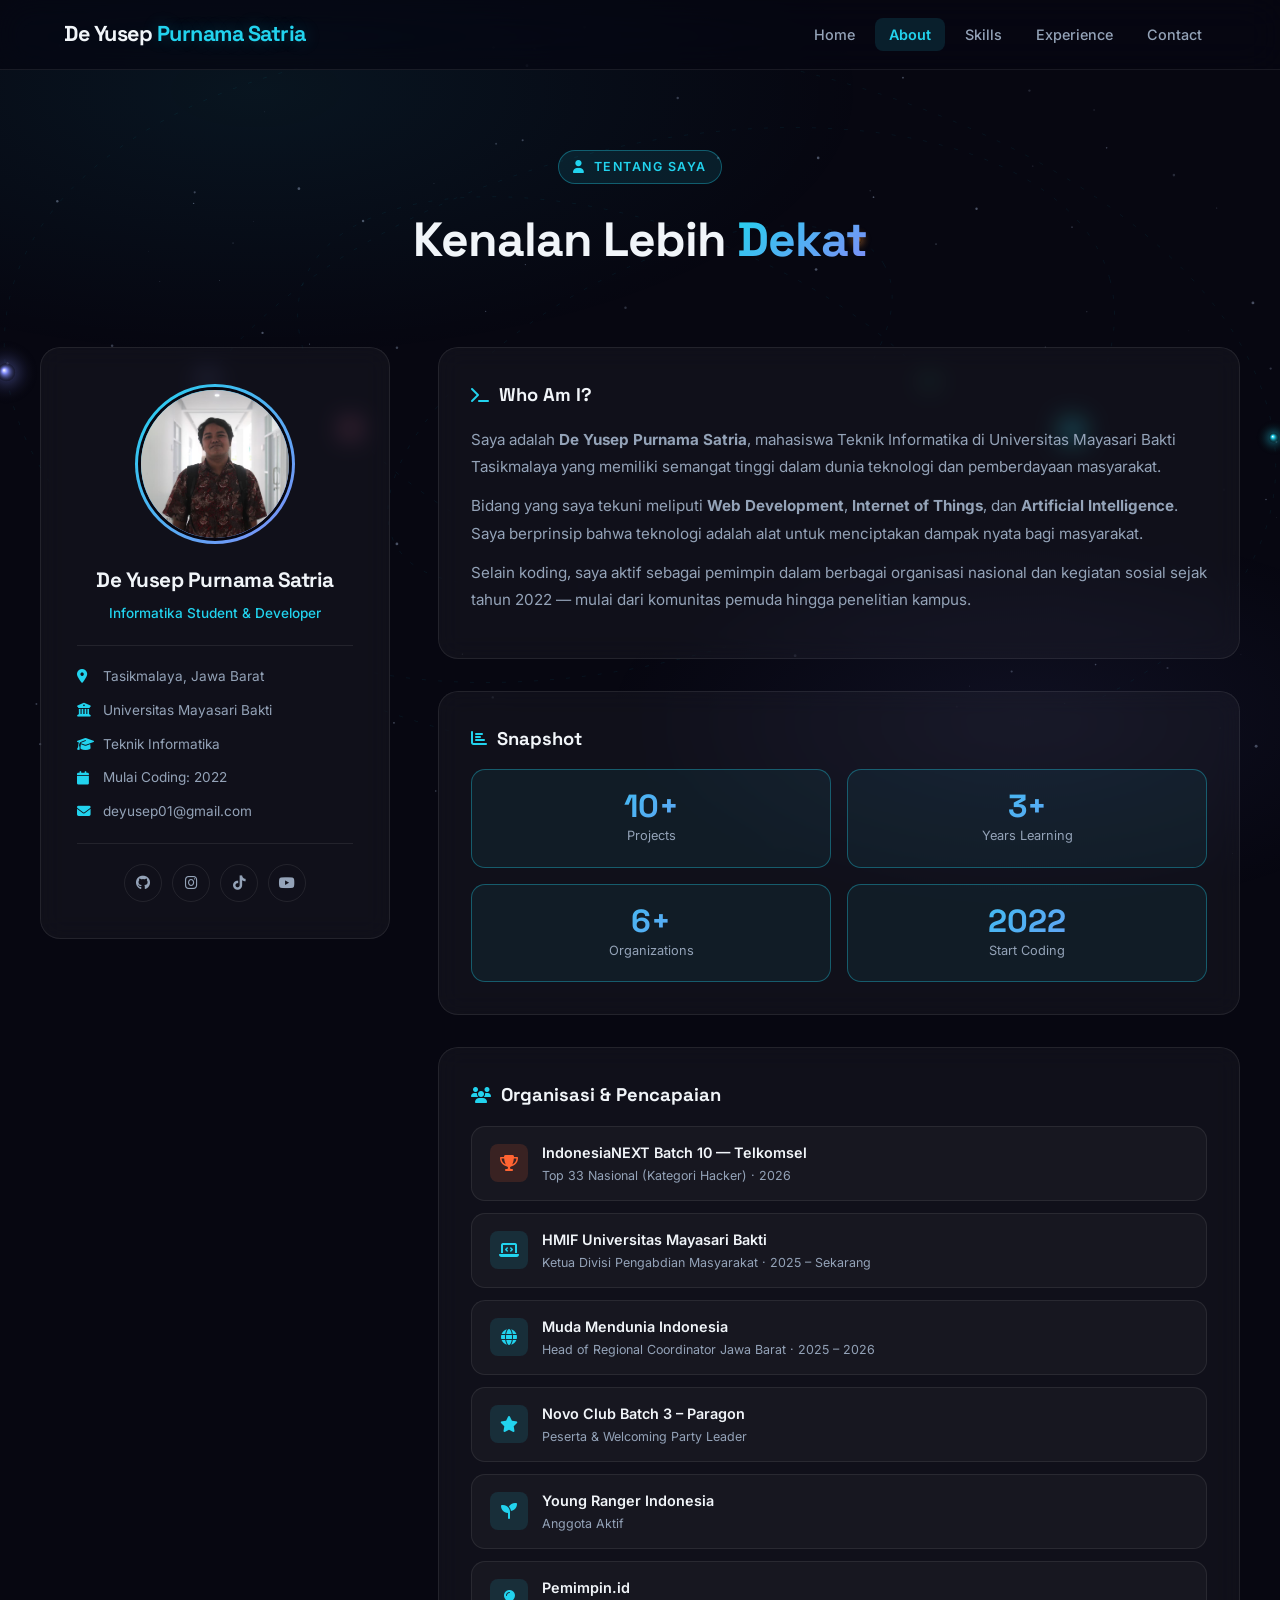
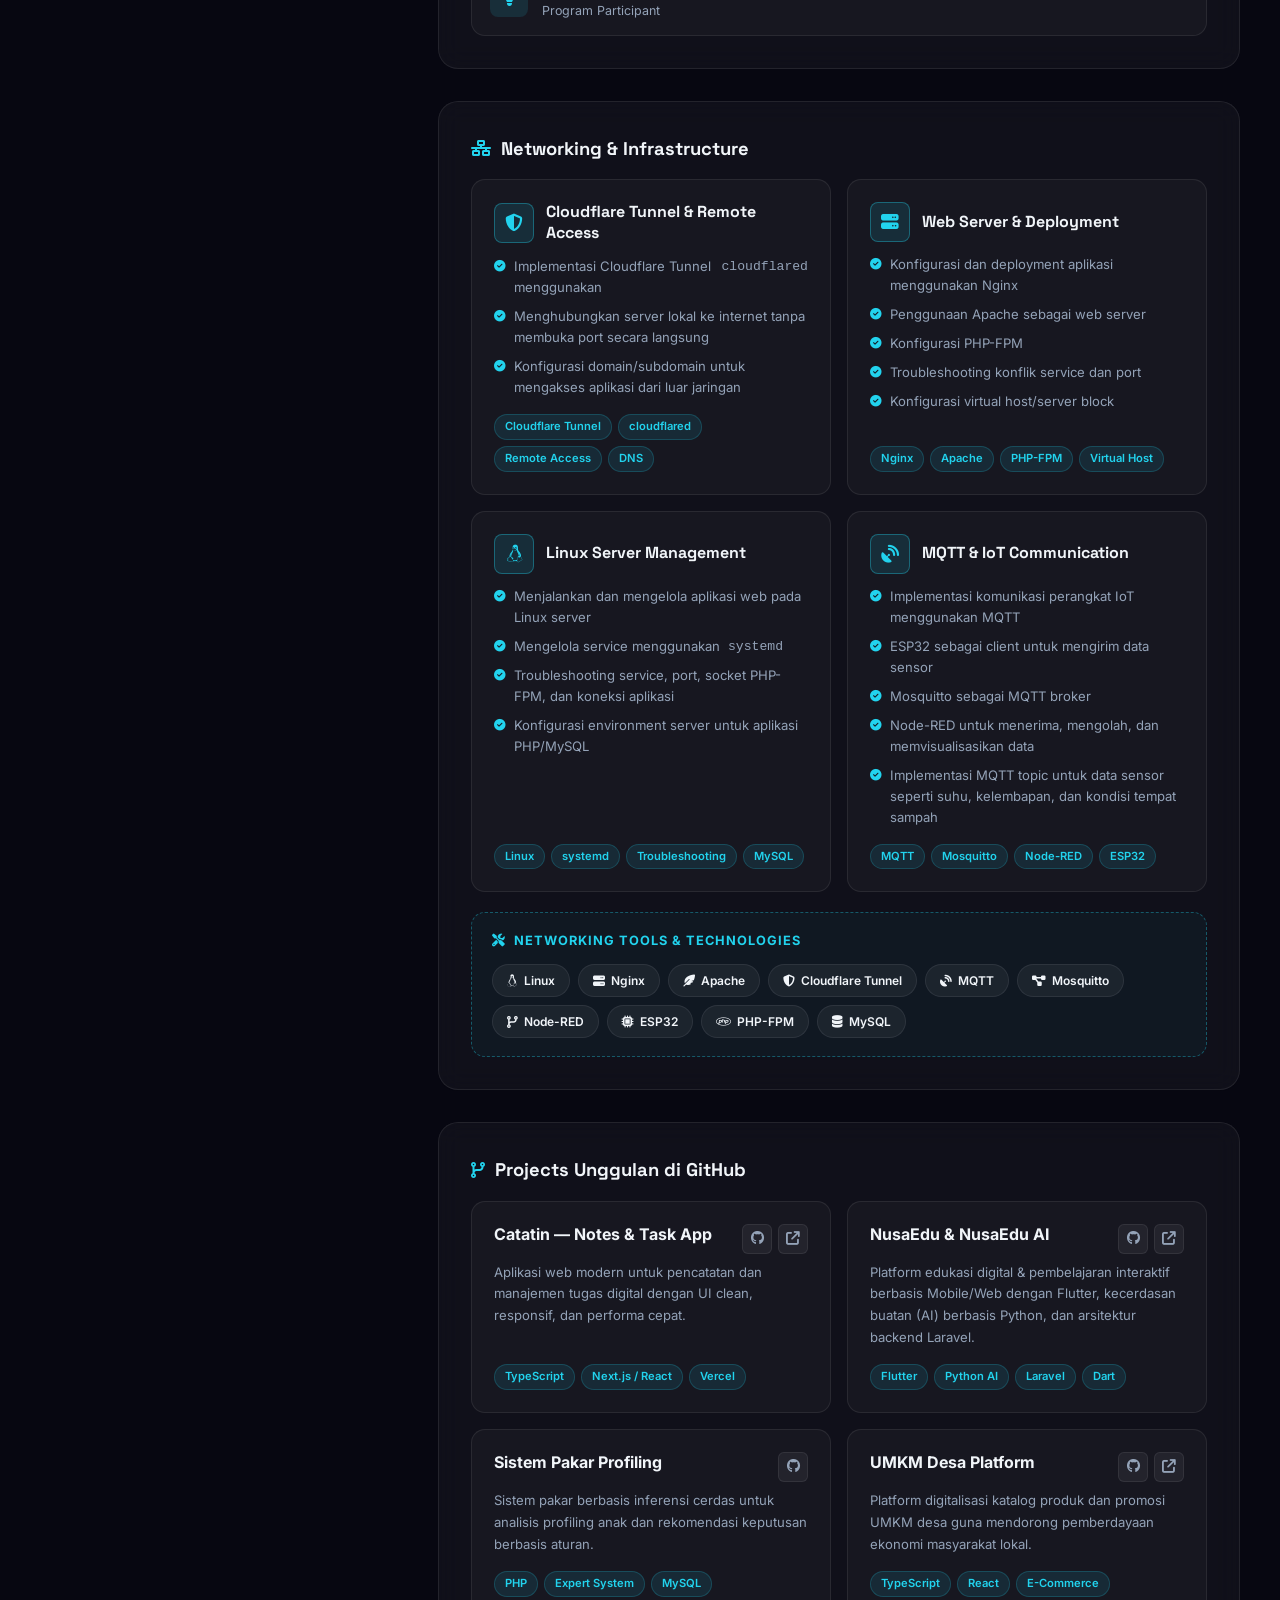
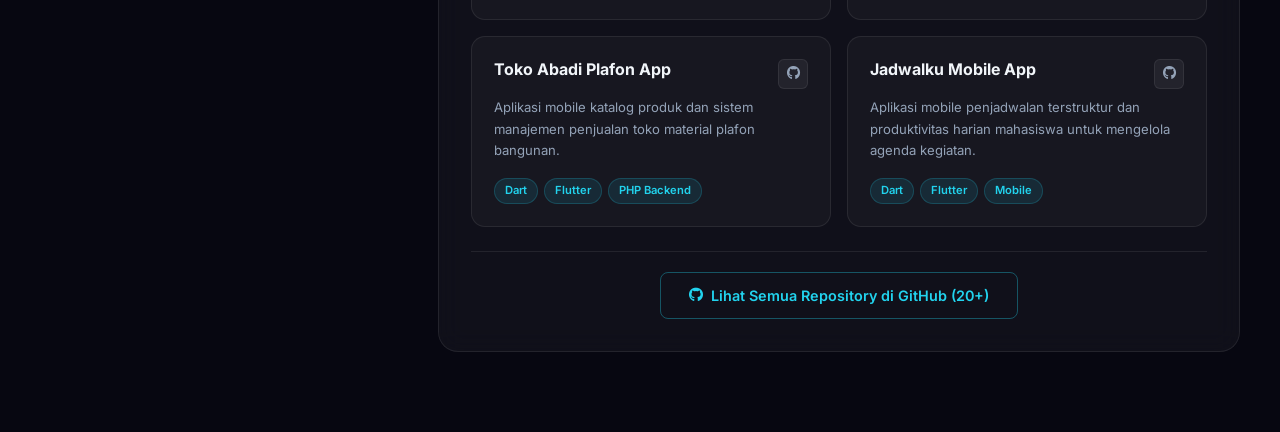
==== about.html @ 0ca6931d "Enable clean URLs without .html extension via .htaccess and updated navigation links" ====
<!DOCTYPE html>
<html lang="id">

<head>
  <meta charset="UTF-8">
  <meta name="viewport" content="width=device-width, initial-scale=1.0">
  <meta name="description"
    content="About De Yusep Purnama Satria — Mahasiswa Informatika, developer, dan community leader.">
  <title>About | De Yusep Purnama Satria</title>

  <meta name="theme-color" content="#070711">
  <link rel="icon" type="image/svg+xml" href="img/favicon.svg">
  <meta property="og:title" content="About | De Yusep Purnama Satria">
  <meta property="og:description" content="About De Yusep Purnama Satria — Mahasiswa Informatika, developer, dan community leader.">
  <meta property="og:image" content="img/profile.jpeg">
  <meta property="og:type" content="website">

  <link rel="preconnect" href="https://fonts.googleapis.com">
  <link rel="preconnect" href="https://fonts.gstatic.com" crossorigin>
  <link rel="stylesheet"
    href="https://fonts.googleapis.com/css2?family=Inter:wght@300;400;500;600;700;800;900&family=Space+Grotesk:wght@400;500;600;700&display=swap">
  <link rel="stylesheet" href="https://cdnjs.cloudflare.com/ajax/libs/font-awesome/6.5.1/css/all.min.css">
  <link rel="stylesheet" href="css/style.css">

  <style>
    .about-page {
      min-height: calc(100vh - var(--nav-height));
      padding: 80px 24px;
    }

    /* ── Hero intro ── */
    .about-hero {
      max-width: 1200px;
      margin: 0 auto 80px;
      text-align: center;
    }

    /* ── Grid ── */
    .about-grid {
      max-width: 1200px;
      margin: 0 auto;
      display: grid;
      grid-template-columns: 350px 1fr;
      gap: 48px;
      align-items: start;
    }

    /* ── Profile card ── */
    .profile-card {
      padding: 36px;
      text-align: center;
      position: sticky;
      top: calc(var(--nav-height) + 24px);
    }

    .profile-img-wrap {
      width: 160px;
      height: 160px;
      margin: 0 auto 20px;
      border-radius: 50%;
      padding: 3px;
      background: linear-gradient(135deg, var(--accent), var(--accent-2));
    }

    .profile-img-wrap img {
      width: 100%;
      height: 100%;
      border-radius: 50%;
      object-fit: cover;
      border: 3px solid var(--bg-primary);
    }

    .profile-name {
      font-family: 'Space Grotesk', sans-serif;
      font-size: 1.3rem;
      font-weight: 700;
      letter-spacing: -0.5px;
      margin-bottom: 6px;
    }

    .profile-role {
      font-size: 0.85rem;
      color: var(--accent);
      font-weight: 500;
      margin-bottom: 20px;
    }

    .profile-meta {
      list-style: none;
      text-align: left;
      border-top: 1px solid var(--border);
      padding-top: 20px;
      display: flex;
      flex-direction: column;
      gap: 12px;
    }

    .profile-meta li {
      display: flex;
      align-items: center;
      gap: 10px;
      font-size: 0.85rem;
      color: var(--text-muted);
    }

    .profile-meta li i {
      width: 16px;
      color: var(--accent);
    }

    .social-row {
      display: flex;
      justify-content: center;
      gap: 10px;
      margin-top: 20px;
      padding-top: 20px;
      border-top: 1px solid var(--border);
    }

    .social-row a {
      width: 38px;
      height: 38px;
      border-radius: 50%;
      border: 1.5px solid var(--border);
      display: flex;
      align-items: center;
      justify-content: center;
      color: var(--text-muted);
      font-size: 0.9rem;
      text-decoration: none;
      transition: color var(--transition), border-color var(--transition), background var(--transition);
    }

    .social-row a:hover {
      color: var(--accent);
      border-color: var(--border-accent);
      background: rgba(34, 211, 238, 0.08);
    }

    /* ── Right side content ── */
    .about-content {
      display: flex;
      flex-direction: column;
      gap: 32px;
    }

    .content-block {
      padding: 32px;
    }

    .block-title {
      font-family: 'Space Grotesk', sans-serif;
      font-size: 1.15rem;
      font-weight: 700;
      color: var(--text-primary);
      margin-bottom: 16px;
      display: flex;
      align-items: center;
      gap: 10px;
    }

    .block-title i {
      color: var(--accent);
      font-size: 1rem;
    }

    .about-text p {
      color: var(--text-muted);
      font-size: 0.95rem;
      line-height: 1.8;
      margin-bottom: 12px;
    }

    /* Stats */
    .stats-grid {
      display: grid;
      grid-template-columns: repeat(2, 1fr);
      gap: 16px;
    }

    .stat-box {
      padding: 20px;
      border-radius: var(--radius-md);
      background: rgba(34, 211, 238, 0.06);
      border: 1px solid var(--border-accent);
      text-align: center;
      cursor: pointer;
      transition: background var(--transition), transform var(--transition);
    }

    .stat-box:hover {
      background: rgba(34, 211, 238, 0.12);
      transform: translateY(-3px);
    }

    .stat-box .num {
      font-family: 'Space Grotesk', sans-serif;
      font-size: 2rem;
      font-weight: 800;
      background: linear-gradient(135deg, var(--accent), var(--accent-2));
      -webkit-background-clip: text;
      -webkit-text-fill-color: transparent;
      background-clip: text;
      line-height: 1;
    }

    .stat-box .lbl {
      font-size: 0.8rem;
      color: var(--text-muted);
      margin-top: 4px;
    }

    /* Org list */
    .org-list {
      display: flex;
      flex-direction: column;
      gap: 12px;
    }

    .org-item {
      display: flex;
      align-items: center;
      gap: 14px;
      padding: 14px 18px;
      border-radius: var(--radius-md);
      background: rgba(255, 255, 255, 0.03);
      border: 1px solid var(--border);
      transition: border-color var(--transition), background var(--transition);
    }

    .org-item:hover {
      border-color: var(--border-accent);
      background: rgba(34, 211, 238, 0.05);
    }

    .org-icon {
      width: 38px;
      height: 38px;
      border-radius: var(--radius-sm);
      background: rgba(34, 211, 238, 0.12);
      display: flex;
      align-items: center;
      justify-content: center;
      color: var(--accent);
      font-size: 1rem;
      flex-shrink: 0;
    }

    .org-name {
      font-size: 0.9rem;
      font-weight: 600;
      color: var(--text-primary);
    }

    .org-role {
      font-size: 0.78rem;
      color: var(--text-muted);
      margin-top: 2px;
    }

    /* Project cards */
    .project-grid {
      display: grid;
      grid-template-columns: repeat(auto-fill, minmax(260px, 1fr));
      gap: 16px;
    }

    .project-card {
      padding: 22px;
      border-radius: var(--radius-md);
      background: rgba(255, 255, 255, 0.03);
      border: 1px solid var(--border);
      display: flex;
      flex-direction: column;
      justify-content: space-between;
      transition: border-color var(--transition), background var(--transition), transform var(--transition), box-shadow var(--transition);
    }

    .project-card:hover {
      border-color: var(--border-accent);
      background: rgba(34, 211, 238, 0.06);
      transform: translateY(-4px);
      box-shadow: 0 12px 30px rgba(0, 0, 0, 0.4), 0 0 20px rgba(34, 211, 238, 0.15);
    }

    .project-header {
      display: flex;
      justify-content: space-between;
      align-items: flex-start;
      gap: 10px;
      margin-bottom: 8px;
    }

    .project-card h4 {
      font-size: 1rem;
      font-weight: 700;
      color: var(--text-primary);
      line-height: 1.3;
    }

    .project-links {
      display: flex;
      gap: 6px;
      flex-shrink: 0;
    }

    .project-links a {
      width: 30px;
      height: 30px;
      border-radius: 6px;
      display: inline-flex;
      align-items: center;
      justify-content: center;
      color: var(--text-muted);
      background: rgba(255, 255, 255, 0.05);
      border: 1px solid var(--border);
      font-size: 0.85rem;
      text-decoration: none;
      transition: color var(--transition), border-color var(--transition), background var(--transition), transform var(--transition);
    }

    .project-links a:hover {
      color: var(--accent);
      border-color: var(--border-accent);
      background: rgba(34, 211, 238, 0.15);
      transform: translateY(-2px);
    }

    .project-card p {
      font-size: 0.82rem;
      color: var(--text-muted);
      line-height: 1.65;
      margin-bottom: 16px;
      flex-grow: 1;
    }

    .tag-list {
      display: flex;
      flex-wrap: wrap;
      gap: 6px;
    }

    .tag {
      font-size: 0.7rem;
      font-weight: 600;
      color: var(--accent);
      background: rgba(34, 211, 238, 0.1);
      border: 1px solid rgba(34, 211, 238, 0.2);
      padding: 3px 10px;
      border-radius: 100px;
    }

    .github-cta {
      margin-top: 24px;
      text-align: center;
      padding-top: 20px;
      border-top: 1px solid var(--border);
    }

    /* ── Networking & Infrastructure ── */
    .infra-grid {
      display: grid;
      grid-template-columns: repeat(2, 1fr);
      gap: 16px;
      margin-bottom: 20px;
    }

    .infra-card {
      padding: 22px;
      border-radius: var(--radius-md);
      background: rgba(255, 255, 255, 0.03);
      border: 1px solid var(--border);
      display: flex;
      flex-direction: column;
      justify-content: space-between;
      transition: border-color var(--transition), background var(--transition), transform var(--transition), box-shadow var(--transition);
    }

    .infra-card:hover {
      border-color: var(--border-accent);
      background: rgba(34, 211, 238, 0.06);
      transform: translateY(-4px);
      box-shadow: 0 12px 30px rgba(0, 0, 0, 0.4), 0 0 20px rgba(34, 211, 238, 0.15);
    }

    .infra-header {
      display: flex;
      align-items: center;
      gap: 12px;
      margin-bottom: 12px;
    }

    .infra-icon {
      width: 40px;
      height: 40px;
      border-radius: var(--radius-sm);
      background: rgba(34, 211, 238, 0.12);
      border: 1px solid var(--border-accent);
      display: flex;
      align-items: center;
      justify-content: center;
      color: var(--accent);
      font-size: 1.1rem;
      flex-shrink: 0;
    }

    .infra-title {
      font-family: 'Space Grotesk', sans-serif;
      font-size: 1rem;
      font-weight: 700;
      color: var(--text-primary);
      line-height: 1.3;
    }

    .infra-list {
      list-style: none;
      display: flex;
      flex-direction: column;
      gap: 8px;
      margin-bottom: 16px;
      flex-grow: 1;
    }

    .infra-list li {
      font-size: 0.82rem;
      color: var(--text-muted);
      line-height: 1.6;
      display: flex;
      align-items: flex-start;
      gap: 8px;
    }

    .infra-list li i {
      color: var(--accent);
      font-size: 0.72rem;
      margin-top: 5px;
      flex-shrink: 0;
    }

    .infra-tools-box {
      margin-top: 10px;
      padding: 18px 20px;
      border-radius: var(--radius-md);
      background: rgba(34, 211, 238, 0.04);
      border: 1px dashed var(--border-accent);
    }

    .infra-tools-title {
      font-size: 0.8rem;
      font-weight: 700;
      letter-spacing: 1px;
      text-transform: uppercase;
      color: var(--accent);
      margin-bottom: 12px;
      display: flex;
      align-items: center;
      gap: 8px;
    }

    .infra-badge-list {
      display: flex;
      flex-wrap: wrap;
      gap: 8px;
    }

    .infra-badge {
      font-size: 0.75rem;
      font-weight: 600;
      color: var(--text-primary);
      background: rgba(255, 255, 255, 0.05);
      border: 1px solid var(--border);
      padding: 6px 14px;
      border-radius: 100px;
      display: inline-flex;
      align-items: center;
      gap: 6px;
      transition: border-color var(--transition), background var(--transition), color var(--transition), transform var(--transition);
    }

    .infra-badge:hover {
      border-color: var(--border-accent);
      background: rgba(34, 211, 238, 0.12);
      color: var(--accent);
      transform: translateY(-2px);
    }

    /* Responsive */
    @media (max-width: 900px) {
      .about-grid {
        grid-template-columns: 1fr;
      }

      .profile-card {
        position: static;
      }

      .infra-grid {
        grid-template-columns: 1fr;
      }
    }

    @media (max-width: 600px) {
      .about-page {
        padding: 50px 18px;
      }

      .stats-grid {
        grid-template-columns: 1fr 1fr;
      }
    }
  </style>
</head>

<body>

  <!-- ════ NAVBAR ════ -->
  <nav id="navbar">
    <div class="nav-container">
      <div class="logo">De Yusep <span>Purnama Satria</span></div>
      <ul class="nav-links">
        <li><a href="index.html">Home</a></li>
        <li><a href="about" class="active">About</a></li>
        <li><a href="skill">Skills</a></li>
        <li><a href="experience">Experience</a></li>
        <li><a href="contact">Contact</a></li>
      </ul>
      <div class="hamburger" id="hamburger" aria-label="Menu" role="button" tabindex="0"><span></span><span></span><span></span></div>
    </div>
  </nav>

  <div class="mobile-menu" id="mobile-menu">
    <a href="index.html">Home</a>
    <a href="about" class="active">About</a>
    <a href="skill">Skills</a>
    <a href="experience">Experience</a>
    <a href="contact">Contact</a>
  </div>

  <!-- ════ ABOUT PAGE ════ -->
  <div class="about-page">

    <!-- Hero intro -->
    <div class="about-hero reveal">
      <span class="section-badge"><i class="fas fa-user"></i> Tentang Saya</span>
      <h1 class="section-title" style="margin-top:12px;">Kenalan Lebih <span>Dekat</span></h1>
    </div>

    <div class="about-grid">

      <!-- Profile card -->
      <div class="glass-card profile-card reveal">
        <div class="profile-img-wrap">
          <img src="img/profile.jpeg" alt="De Yusep Purnama Satria" loading="eager">
        </div>
        <div class="profile-name">De Yusep Purnama Satria</div>
        <div class="profile-role">Informatika Student &amp; Developer</div>

        <ul class="profile-meta">
          <li><i class="fas fa-map-marker-alt"></i> Tasikmalaya, Jawa Barat</li>
          <li><i class="fas fa-university"></i> Universitas Mayasari Bakti</li>
          <li><i class="fas fa-graduation-cap"></i> Teknik Informatika</li>
          <li><i class="fas fa-calendar"></i> Mulai Coding: 2022</li>
          <li><i class="fas fa-envelope"></i> deyusep01@gmail.com</li>
        </ul>

        <div class="social-row">
          <a href="https://github.com/Yusepx007" target="_blank" rel="noopener noreferrer" aria-label="GitHub"><i class="fa-brands fa-github"></i></a>
          <a href="https://instagram.com/yusepx007" target="_blank" rel="noopener noreferrer" aria-label="Instagram"><i class="fa-brands fa-instagram"></i></a>
          <a href="https://tiktok.com/@thebebigingbing" target="_blank" rel="noopener noreferrer" aria-label="TikTok"><i class="fa-brands fa-tiktok"></i></a>
          <a href="https://youtube.com/@yusepx0077" target="_blank" rel="noopener noreferrer" aria-label="YouTube"><i class="fa-brands fa-youtube"></i></a>
        </div>
      </div>

      <!-- Content -->
      <div class="about-content">

        <!-- Bio -->
        <div class="glass-card content-block reveal">
          <div class="block-title"><i class="fas fa-terminal"></i> Who Am I?</div>
          <div class="about-text">
            <p>
              Saya adalah <strong>De Yusep Purnama Satria</strong>, mahasiswa Teknik Informatika
              di Universitas Mayasari Bakti Tasikmalaya yang memiliki semangat tinggi dalam dunia
              teknologi dan pemberdayaan masyarakat.
            </p>
            <p>
              Bidang yang saya tekuni meliputi <strong>Web Development</strong>, <strong>Internet of Things</strong>,
              dan <strong>Artificial Intelligence</strong>. Saya berprinsip bahwa teknologi adalah alat
              untuk menciptakan dampak nyata bagi masyarakat.
            </p>
            <p>
              Selain koding, saya aktif sebagai pemimpin dalam berbagai organisasi nasional dan
              kegiatan sosial sejak tahun 2022 — mulai dari komunitas pemuda hingga penelitian kampus.
            </p>
          </div>
        </div>

        <!-- Stats -->
        <div class="glass-card content-block reveal">
          <div class="block-title"><i class="fas fa-chart-bar"></i> Snapshot</div>
          <div class="stats-grid">
            <div class="stat-box">
              <div class="num">10+</div>
              <div class="lbl">Projects</div>
            </div>
            <div class="stat-box">
              <div class="num">3+</div>
              <div class="lbl">Years Learning</div>
            </div>
            <div class="stat-box">
              <div class="num">6+</div>
              <div class="lbl">Organizations</div>
            </div>
            <div class="stat-box">
              <div class="num">2022</div>
              <div class="lbl">Start Coding</div>
            </div>
          </div>
        </div>

        <!-- Organizations -->
        <div class="glass-card content-block reveal">
          <div class="block-title"><i class="fas fa-users"></i> Organisasi & Pencapaian</div>
          <div class="org-list">
            <div class="org-item">
              <div class="org-icon" style="background: rgba(255,100,50,0.15); color: #ff6432;">
                <i class="fas fa-trophy"></i>
              </div>
              <div>
                <div class="org-name">IndonesiaNEXT Batch 10 — Telkomsel</div>
                <div class="org-role">Top 33 Nasional (Kategori Hacker) · 2026</div>
              </div>
            </div>
            <div class="org-item">
              <div class="org-icon"><i class="fas fa-laptop-code"></i></div>
              <div>
                <div class="org-name">HMIF Universitas Mayasari Bakti</div>
                <div class="org-role">Ketua Divisi Pengabdian Masyarakat · 2025 – Sekarang</div>
              </div>
            </div>
            <div class="org-item">
              <div class="org-icon"><i class="fas fa-globe"></i></div>
              <div>
                <div class="org-name">Muda Mendunia Indonesia</div>
                <div class="org-role">Head of Regional Coordinator Jawa Barat · 2025 – 2026</div>
              </div>
            </div>
            <div class="org-item">
              <div class="org-icon"><i class="fas fa-star"></i></div>
              <div>
                <div class="org-name">Novo Club Batch 3 – Paragon</div>
                <div class="org-role">Peserta &amp; Welcoming Party Leader</div>
              </div>
            </div>
            <div class="org-item">
              <div class="org-icon"><i class="fas fa-seedling"></i></div>
              <div>
                <div class="org-name">Young Ranger Indonesia</div>
                <div class="org-role">Anggota Aktif</div>
              </div>
            </div>
            <div class="org-item">
              <div class="org-icon"><i class="fas fa-lightbulb"></i></div>
              <div>
                <div class="org-name">Pemimpin.id</div>
                <div class="org-role">Program Participant</div>
              </div>
            </div>
          </div>
        </div>

        <!-- Networking & Infrastructure -->
        <div class="glass-card content-block reveal">
          <div class="block-title"><i class="fas fa-network-wired"></i> Networking &amp; Infrastructure</div>
          
          <div class="infra-grid">

            <!-- 1. Cloudflare Tunnel & Remote Access -->
            <div class="infra-card">
              <div>
                <div class="infra-header">
                  <div class="infra-icon"><i class="fas fa-shield-alt"></i></div>
                  <div class="infra-title">Cloudflare Tunnel &amp; Remote Access</div>
                </div>
                <ul class="infra-list">
                  <li><i class="fas fa-check-circle"></i> Implementasi Cloudflare Tunnel menggunakan <code>cloudflared</code></li>
                  <li><i class="fas fa-check-circle"></i> Menghubungkan server lokal ke internet tanpa membuka port secara langsung</li>
                  <li><i class="fas fa-check-circle"></i> Konfigurasi domain/subdomain untuk mengakses aplikasi dari luar jaringan</li>
                </ul>
              </div>
              <div class="tag-list">
                <span class="tag">Cloudflare Tunnel</span>
                <span class="tag">cloudflared</span>
                <span class="tag">Remote Access</span>
                <span class="tag">DNS</span>
              </div>
            </div>

            <!-- 2. Web Server & Deployment -->
            <div class="infra-card">
              <div>
                <div class="infra-header">
                  <div class="infra-icon"><i class="fas fa-server"></i></div>
                  <div class="infra-title">Web Server &amp; Deployment</div>
                </div>
                <ul class="infra-list">
                  <li><i class="fas fa-check-circle"></i> Konfigurasi dan deployment aplikasi menggunakan Nginx</li>
                  <li><i class="fas fa-check-circle"></i> Penggunaan Apache sebagai web server</li>
                  <li><i class="fas fa-check-circle"></i> Konfigurasi PHP-FPM</li>
                  <li><i class="fas fa-check-circle"></i> Troubleshooting konflik service dan port</li>
                  <li><i class="fas fa-check-circle"></i> Konfigurasi virtual host/server block</li>
                </ul>
              </div>
              <div class="tag-list">
                <span class="tag">Nginx</span>
                <span class="tag">Apache</span>
                <span class="tag">PHP-FPM</span>
                <span class="tag">Virtual Host</span>
              </div>
            </div>

            <!-- 3. Linux Server Management -->
            <div class="infra-card">
              <div>
                <div class="infra-header">
                  <div class="infra-icon"><i class="fab fa-linux"></i></div>
                  <div class="infra-title">Linux Server Management</div>
                </div>
                <ul class="infra-list">
                  <li><i class="fas fa-check-circle"></i> Menjalankan dan mengelola aplikasi web pada Linux server</li>
                  <li><i class="fas fa-check-circle"></i> Mengelola service menggunakan <code>systemd</code></li>
                  <li><i class="fas fa-check-circle"></i> Troubleshooting service, port, socket PHP-FPM, dan koneksi aplikasi</li>
                  <li><i class="fas fa-check-circle"></i> Konfigurasi environment server untuk aplikasi PHP/MySQL</li>
                </ul>
              </div>
              <div class="tag-list">
                <span class="tag">Linux</span>
                <span class="tag">systemd</span>
                <span class="tag">Troubleshooting</span>
                <span class="tag">MySQL</span>
              </div>
            </div>

            <!-- 4. MQTT & IoT Communication -->
            <div class="infra-card">
              <div>
                <div class="infra-header">
                  <div class="infra-icon"><i class="fas fa-satellite-dish"></i></div>
                  <div class="infra-title">MQTT &amp; IoT Communication</div>
                </div>
                <ul class="infra-list">
                  <li><i class="fas fa-check-circle"></i> Implementasi komunikasi perangkat IoT menggunakan MQTT</li>
                  <li><i class="fas fa-check-circle"></i> ESP32 sebagai client untuk mengirim data sensor</li>
                  <li><i class="fas fa-check-circle"></i> Mosquitto sebagai MQTT broker</li>
                  <li><i class="fas fa-check-circle"></i> Node-RED untuk menerima, mengolah, dan memvisualisasikan data</li>
                  <li><i class="fas fa-check-circle"></i> Implementasi MQTT topic untuk data sensor seperti suhu, kelembapan, dan kondisi tempat sampah</li>
                </ul>
              </div>
              <div class="tag-list">
                <span class="tag">MQTT</span>
                <span class="tag">Mosquitto</span>
                <span class="tag">Node-RED</span>
                <span class="tag">ESP32</span>
              </div>
            </div>

          </div>

          <!-- 5. Networking Tools & Technologies -->
          <div class="infra-tools-box">
            <div class="infra-tools-title">
              <i class="fas fa-tools"></i> Networking Tools &amp; Technologies
            </div>
            <div class="infra-badge-list">
              <span class="infra-badge"><i class="fab fa-linux"></i> Linux</span>
              <span class="infra-badge"><i class="fas fa-server"></i> Nginx</span>
              <span class="infra-badge"><i class="fas fa-feather-alt"></i> Apache</span>
              <span class="infra-badge"><i class="fas fa-shield-alt"></i> Cloudflare Tunnel</span>
              <span class="infra-badge"><i class="fas fa-satellite-dish"></i> MQTT</span>
              <span class="infra-badge"><i class="fas fa-project-diagram"></i> Mosquitto</span>
              <span class="infra-badge"><i class="fas fa-code-branch"></i> Node-RED</span>
              <span class="infra-badge"><i class="fas fa-microchip"></i> ESP32</span>
              <span class="infra-badge"><i class="fab fa-php"></i> PHP-FPM</span>
              <span class="infra-badge"><i class="fas fa-database"></i> MySQL</span>
            </div>
          </div>
        </div>

        <!-- Projects -->
        <div class="glass-card content-block reveal">
          <div class="block-title"><i class="fas fa-code-branch"></i> Projects Unggulan di GitHub</div>
          <div class="project-grid">

            <!-- Catatin -->
            <div class="project-card">
              <div class="project-header">
                <h4>Catatin — Notes & Task App</h4>
                <div class="project-links">
                  <a href="https://github.com/Yusepx007/catatin" target="_blank" rel="noopener noreferrer" aria-label="GitHub Repo" title="GitHub Repo">
                    <i class="fa-brands fa-github"></i>
                  </a>
                  <a href="https://catatin-flax.vercel.app" target="_blank" rel="noopener noreferrer" aria-label="Live Demo" title="Live Demo">
                    <i class="fas fa-arrow-up-right-from-square"></i>
                  </a>
                </div>
              </div>
              <p>Aplikasi web modern untuk pencatatan dan manajemen tugas digital dengan UI clean, responsif, dan performa cepat.</p>
              <div class="tag-list">
                <span class="tag">TypeScript</span>
                <span class="tag">Next.js / React</span>
                <span class="tag">Vercel</span>
              </div>
            </div>

            <!-- NusaEdu -->
            <div class="project-card">
              <div class="project-header">
                <h4>NusaEdu &amp; NusaEdu AI</h4>
                <div class="project-links">
                  <a href="https://github.com/Yusepx007/NusaEdu_Tasik" target="_blank" rel="noopener noreferrer" aria-label="GitHub Repo" title="GitHub Repo">
                    <i class="fa-brands fa-github"></i>
                  </a>
                  <a href="https://nusaedu-tasik.vercel.app" target="_blank" rel="noopener noreferrer" aria-label="Live Demo" title="Live Demo">
                    <i class="fas fa-arrow-up-right-from-square"></i>
                  </a>
                </div>
              </div>
              <p>Platform edukasi digital &amp; pembelajaran interaktif berbasis Mobile/Web dengan Flutter, kecerdasan buatan (AI) berbasis Python, dan arsitektur backend Laravel.</p>
              <div class="tag-list">
                <span class="tag">Flutter</span>
                <span class="tag">Python AI</span>
                <span class="tag">Laravel</span>
                <span class="tag">Dart</span>
              </div>
            </div>

            <!-- Sistem Pakar Profiling -->
            <div class="project-card">
              <div class="project-header">
                <h4>Sistem Pakar Profiling</h4>
                <div class="project-links">
                  <a href="https://github.com/Yusepx007/sistem_pakar-Profiling-anak" target="_blank" rel="noopener noreferrer" aria-label="GitHub Repo" title="GitHub Repo">
                    <i class="fa-brands fa-github"></i>
                  </a>
                </div>
              </div>
              <p>Sistem pakar berbasis inferensi cerdas untuk analisis profiling anak dan rekomendasi keputusan berbasis aturan.</p>
              <div class="tag-list">
                <span class="tag">PHP</span>
                <span class="tag">Expert System</span>
                <span class="tag">MySQL</span>
              </div>
            </div>

            <!-- UMKM Desa -->
            <div class="project-card">
              <div class="project-header">
                <h4>UMKM Desa Platform</h4>
                <div class="project-links">
                  <a href="https://github.com/Yusepx007/UMKM-Desa" target="_blank" rel="noopener noreferrer" aria-label="GitHub Repo" title="GitHub Repo">
                    <i class="fa-brands fa-github"></i>
                  </a>
                  <a href="https://umkm-desa-three.vercel.app" target="_blank" rel="noopener noreferrer" aria-label="Live Demo" title="Live Demo">
                    <i class="fas fa-arrow-up-right-from-square"></i>
                  </a>
                </div>
              </div>
              <p>Platform digitalisasi katalog produk dan promosi UMKM desa guna mendorong pemberdayaan ekonomi masyarakat lokal.</p>
              <div class="tag-list">
                <span class="tag">TypeScript</span>
                <span class="tag">React</span>
                <span class="tag">E-Commerce</span>
              </div>
            </div>

            <!-- Toko Abadi Plafon -->
            <div class="project-card">
              <div class="project-header">
                <h4>Toko Abadi Plafon App</h4>
                <div class="project-links">
                  <a href="https://github.com/Yusepx007/amis-tokoabadi-plafon" target="_blank" rel="noopener noreferrer" aria-label="GitHub Repo" title="GitHub Repo">
                    <i class="fa-brands fa-github"></i>
                  </a>
                </div>
              </div>
              <p>Aplikasi mobile katalog produk dan sistem manajemen penjualan toko material plafon bangunan.</p>
              <div class="tag-list">
                <span class="tag">Dart</span>
                <span class="tag">Flutter</span>
                <span class="tag">PHP Backend</span>
              </div>
            </div>

            <!-- Jadwalku -->
            <div class="project-card">
              <div class="project-header">
                <h4>Jadwalku Mobile App</h4>
                <div class="project-links">
                  <a href="https://github.com/Yusepx007/jadwalku" target="_blank" rel="noopener noreferrer" aria-label="GitHub Repo" title="GitHub Repo">
                    <i class="fa-brands fa-github"></i>
                  </a>
                </div>
              </div>
              <p>Aplikasi mobile penjadwalan terstruktur dan produktivitas harian mahasiswa untuk mengelola agenda kegiatan.</p>
              <div class="tag-list">
                <span class="tag">Dart</span>
                <span class="tag">Flutter</span>
                <span class="tag">Mobile</span>
              </div>
            </div>

          </div>

          <div class="github-cta">
            <a href="https://github.com/Yusepx007?tab=repositories" target="_blank" rel="noopener noreferrer" class="btn-outline">
              <i class="fa-brands fa-github"></i> Lihat Semua Repository di GitHub (20+)
            </a>
          </div>
        </div>

      </div>
    </div>
  </div>

  <script src="js/main.js"></script>
</body>

</html>
---- css/style.css ----
/* ===================================================
   PORTFOLIO DE YUSEP PURNAMA SATRIA
   Modern Dark Design System - Global Stylesheet
   =================================================== */

@import url('https://fonts.googleapis.com/css2?family=Inter:wght@300;400;500;600;700;800;900&family=Space+Grotesk:wght@400;500;600;700&display=swap');

/* ── Design Tokens ── */
:root {
  --bg-primary:    #070711;
  --bg-secondary:  #0f0f1a;
  --bg-card:       rgba(255, 255, 255, 0.04);
  --bg-card-hover: rgba(255, 255, 255, 0.08);

  --accent:        #22d3ee;    /* cyan */
  --accent-2:      #818cf8;    /* indigo */
  --accent-glow:   rgba(34, 211, 238, 0.25);

  --text-primary:  #f1f5f9;
  --text-muted:    #94a3b8;
  --text-dim:      #475569;

  --border:        rgba(255, 255, 255, 0.08);
  --border-accent: rgba(34, 211, 238, 0.35);

  --nav-height:    70px;
  --radius-sm:     8px;
  --radius-md:     14px;
  --radius-lg:     20px;

  --transition:    0.3s cubic-bezier(0.4, 0, 0.2, 1);
  --transition-fast: 0.15s ease;
}

/* ── Reset ── */
*, *::before, *::after {
  margin: 0;
  padding: 0;
  box-sizing: border-box;
}

html {
  scroll-behavior: smooth;
}

body {
  font-family: 'Inter', sans-serif;
  background-color: var(--bg-primary);
  color: var(--text-primary);
  min-height: 100vh;
  overflow-x: hidden;
  line-height: 1.6;
  -webkit-font-smoothing: antialiased;
}

/* ── Orbit canvas sits behind everything ── */
#orbit-canvas {
  position: fixed;
  inset: 0;
  width: 100%;
  height: 100%;
  pointer-events: none;
  z-index: 0;
}

/* ── Mesh / Gradient Background ── */
body::before {
  content: '';
  position: fixed;
  inset: 0;
  background:
    radial-gradient(ellipse 80% 50% at 20% 10%, rgba(34, 211, 238, 0.07) 0%, transparent 60%),
    radial-gradient(ellipse 60% 40% at 80% 80%, rgba(129, 140, 248, 0.07) 0%, transparent 55%);
  pointer-events: none;
  z-index: 0;
}

body > * { position: relative; z-index: 1; }

/* ── spin keyframe (reused in hero avatar) ── */
@keyframes spin {
  to { transform: rotate(360deg); }
}

/* ── Scrollbar ── */
::-webkit-scrollbar { width: 6px; }
::-webkit-scrollbar-track { background: var(--bg-primary); }
::-webkit-scrollbar-thumb {
  background: var(--accent);
  border-radius: 10px;
}

/* ══════════════════════════════════════
   NAVBAR
══════════════════════════════════════ */
nav {
  position: sticky;
  top: 0;
  z-index: 1000;
  width: 100%;
  height: var(--nav-height);
  background: rgba(7, 7, 17, 0.7);
  backdrop-filter: blur(18px) saturate(1.5);
  -webkit-backdrop-filter: blur(18px) saturate(1.5);
  border-bottom: 1px solid var(--border);
  transition: background var(--transition), box-shadow var(--transition);
}

nav.scrolled {
  background: rgba(7, 7, 17, 0.92);
  box-shadow: 0 4px 30px rgba(0, 0, 0, 0.5);
}

.nav-container {
  max-width: 1200px;
  margin: 0 auto;
  height: 100%;
  display: flex;
  align-items: center;
  justify-content: space-between;
  padding: 0 24px;
}

/* Logo */
.logo {
  font-family: 'Space Grotesk', sans-serif;
  font-size: 1.35rem;
  font-weight: 700;
  color: var(--text-primary);
  letter-spacing: -0.5px;
  user-select: none;
}

.logo span {
  color: var(--accent);
  text-shadow: 0 0 16px var(--accent-glow);
}

/* Desktop links */
.nav-links {
  display: flex;
  align-items: center;
  gap: 6px;
  list-style: none;
}

.nav-links a {
  font-size: 0.9rem;
  font-weight: 500;
  color: var(--text-muted);
  text-decoration: none;
  padding: 8px 14px;
  border-radius: var(--radius-sm);
  transition: color var(--transition-fast), background var(--transition-fast);
}

.nav-links a:hover {
  color: var(--accent);
  background: rgba(34, 211, 238, 0.08);
}

.nav-links a.active {
  color: var(--accent);
  background: rgba(34, 211, 238, 0.12);
  font-weight: 600;
}

/* Hamburger */
.hamburger {
  display: none;
  flex-direction: column;
  gap: 5px;
  cursor: pointer;
  padding: 6px;
  border-radius: var(--radius-sm);
  transition: background var(--transition-fast);
}

.hamburger:hover { background: var(--bg-card); }

.hamburger span {
  display: block;
  width: 24px;
  height: 2px;
  background: var(--text-primary);
  border-radius: 4px;
  transition: var(--transition);
  transform-origin: center;
}

.hamburger.open span:nth-child(1) { transform: translateY(7px) rotate(45deg); }
.hamburger.open span:nth-child(2) { opacity: 0; transform: scaleX(0); }
.hamburger.open span:nth-child(3) { transform: translateY(-7px) rotate(-45deg); }

/* Mobile drawer */
.mobile-menu {
  display: none;
  position: fixed;
  inset: 0;
  background: rgba(7, 7, 17, 0.97);
  backdrop-filter: blur(20px);
  z-index: 999;
  flex-direction: column;
  align-items: center;
  justify-content: center;
  gap: 8px;
  opacity: 0;
  visibility: hidden;
  transition: opacity var(--transition), visibility var(--transition);
}

.mobile-menu.open {
  opacity: 1;
  visibility: visible;
}

.mobile-menu a {
  font-family: 'Space Grotesk', sans-serif;
  font-size: 1.8rem;
  font-weight: 700;
  color: var(--text-muted);
  text-decoration: none;
  padding: 12px 32px;
  border-radius: var(--radius-md);
  transition: color var(--transition), background var(--transition);
  letter-spacing: -0.5px;
}

.mobile-menu a:hover,
.mobile-menu a.active {
  color: var(--accent);
  background: rgba(34, 211, 238, 0.08);
}

/* ══════════════════════════════════════
   UTILITY CLASSES
══════════════════════════════════════ */
.container {
  max-width: 1200px;
  margin: 0 auto;
  padding: 0 24px;
}

.section-badge {
  display: inline-flex;
  align-items: center;
  gap: 8px;
  background: rgba(34, 211, 238, 0.1);
  border: 1px solid var(--border-accent);
  color: var(--accent);
  font-size: 0.78rem;
  font-weight: 600;
  letter-spacing: 1.5px;
  text-transform: uppercase;
  padding: 6px 14px;
  border-radius: 100px;
  margin-bottom: 16px;
}

.section-title {
  font-family: 'Space Grotesk', sans-serif;
  font-size: clamp(2rem, 5vw, 3rem);
  font-weight: 700;
  letter-spacing: -1px;
  line-height: 1.15;
  color: var(--text-primary);
}

.section-title span {
  background: linear-gradient(135deg, var(--accent), var(--accent-2));
  -webkit-background-clip: text;
  -webkit-text-fill-color: transparent;
  background-clip: text;
}

.glass-card {
  background: var(--bg-card);
  border: 1px solid var(--border);
  border-radius: var(--radius-lg);
  backdrop-filter: blur(12px);
  transition: background var(--transition), border-color var(--transition), transform var(--transition), box-shadow var(--transition);
}

.glass-card:hover {
  background: var(--bg-card-hover);
  border-color: var(--border-accent);
  transform: translateY(-5px);
  box-shadow: 0 20px 40px rgba(0, 0, 0, 0.4), 0 0 30px var(--accent-glow);
}

/* ── Buttons ── */
.btn-primary {
  display: inline-flex;
  align-items: center;
  gap: 8px;
  padding: 12px 28px;
  background: linear-gradient(135deg, var(--accent), var(--accent-2));
  color: #070711;
  font-size: 0.9rem;
  font-weight: 700;
  border: none;
  border-radius: var(--radius-sm);
  text-decoration: none;
  cursor: pointer;
  transition: opacity var(--transition), transform var(--transition), box-shadow var(--transition);
}

.btn-primary:hover {
  opacity: 0.9;
  transform: translateY(-2px);
  box-shadow: 0 8px 20px var(--accent-glow);
}

.btn-outline {
  display: inline-flex;
  align-items: center;
  gap: 8px;
  padding: 11px 28px;
  background: transparent;
  color: var(--accent);
  font-size: 0.9rem;
  font-weight: 600;
  border: 1.5px solid var(--border-accent);
  border-radius: var(--radius-sm);
  text-decoration: none;
  cursor: pointer;
  transition: background var(--transition), color var(--transition), box-shadow var(--transition), transform var(--transition);
}

.btn-outline:hover {
  background: rgba(34, 211, 238, 0.1);
  box-shadow: 0 0 20px var(--accent-glow);
  transform: translateY(-2px);
}

/* ── Fade-in animations ── */
@keyframes fadeUp {
  from { opacity: 0; transform: translateY(30px); }
  to   { opacity: 1; transform: translateY(0); }
}

@keyframes fadeIn {
  from { opacity: 0; }
  to   { opacity: 1; }
}

@keyframes scaleIn {
  from { opacity: 0; transform: scale(0.9); }
  to   { opacity: 1; transform: scale(1); }
}

@keyframes pulse-ring {
  0%   { transform: scale(1);    opacity: 0.6; }
  100% { transform: scale(1.6);  opacity: 0; }
}

@keyframes float {
  0%, 100% { transform: translateY(0); }
  50%       { transform: translateY(-12px); }
}

.animate-fade-up   { animation: fadeUp 0.7s ease forwards; }
.animate-fade-in   { animation: fadeIn 0.6s ease forwards; }
.animate-scale-in  { animation: scaleIn 0.6s ease forwards; }

.delay-1 { animation-delay: 0.1s; }
.delay-2 { animation-delay: 0.2s; }
.delay-3 { animation-delay: 0.3s; }
.delay-4 { animation-delay: 0.4s; }
.delay-5 { animation-delay: 0.5s; }
.delay-6 { animation-delay: 0.6s; }

/* Hidden before animation triggers */
.reveal {
  opacity: 0;
  transform: translateY(28px);
  transition: opacity 0.7s ease, transform 0.7s ease;
}

.reveal.visible {
  opacity: 1;
  transform: translateY(0);
}

/* ══════════════════════════════════════
   RESPONSIVE
══════════════════════════════════════ */
@media (max-width: 768px) {
  .nav-links { display: none; }
  .hamburger { display: flex; }
  .mobile-menu { display: flex; }
  .nav-container { padding: 0 18px; }
}
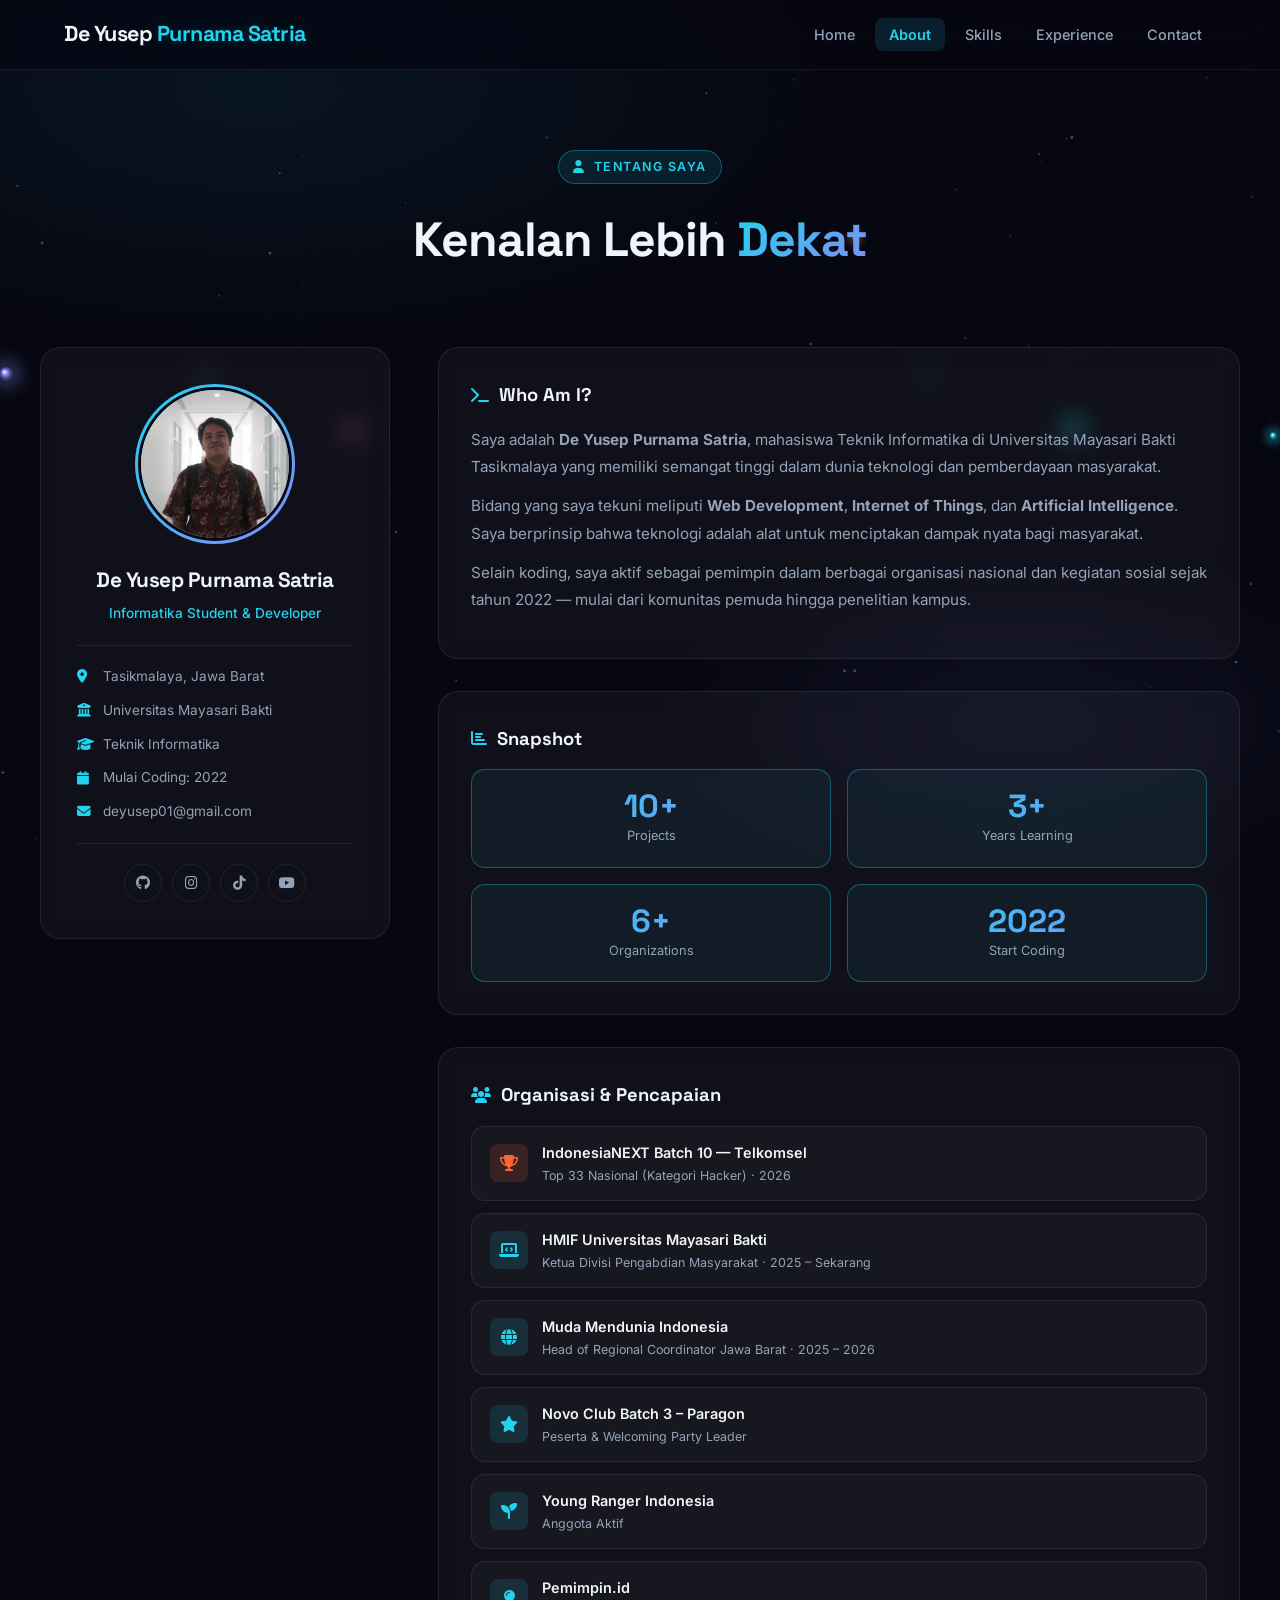
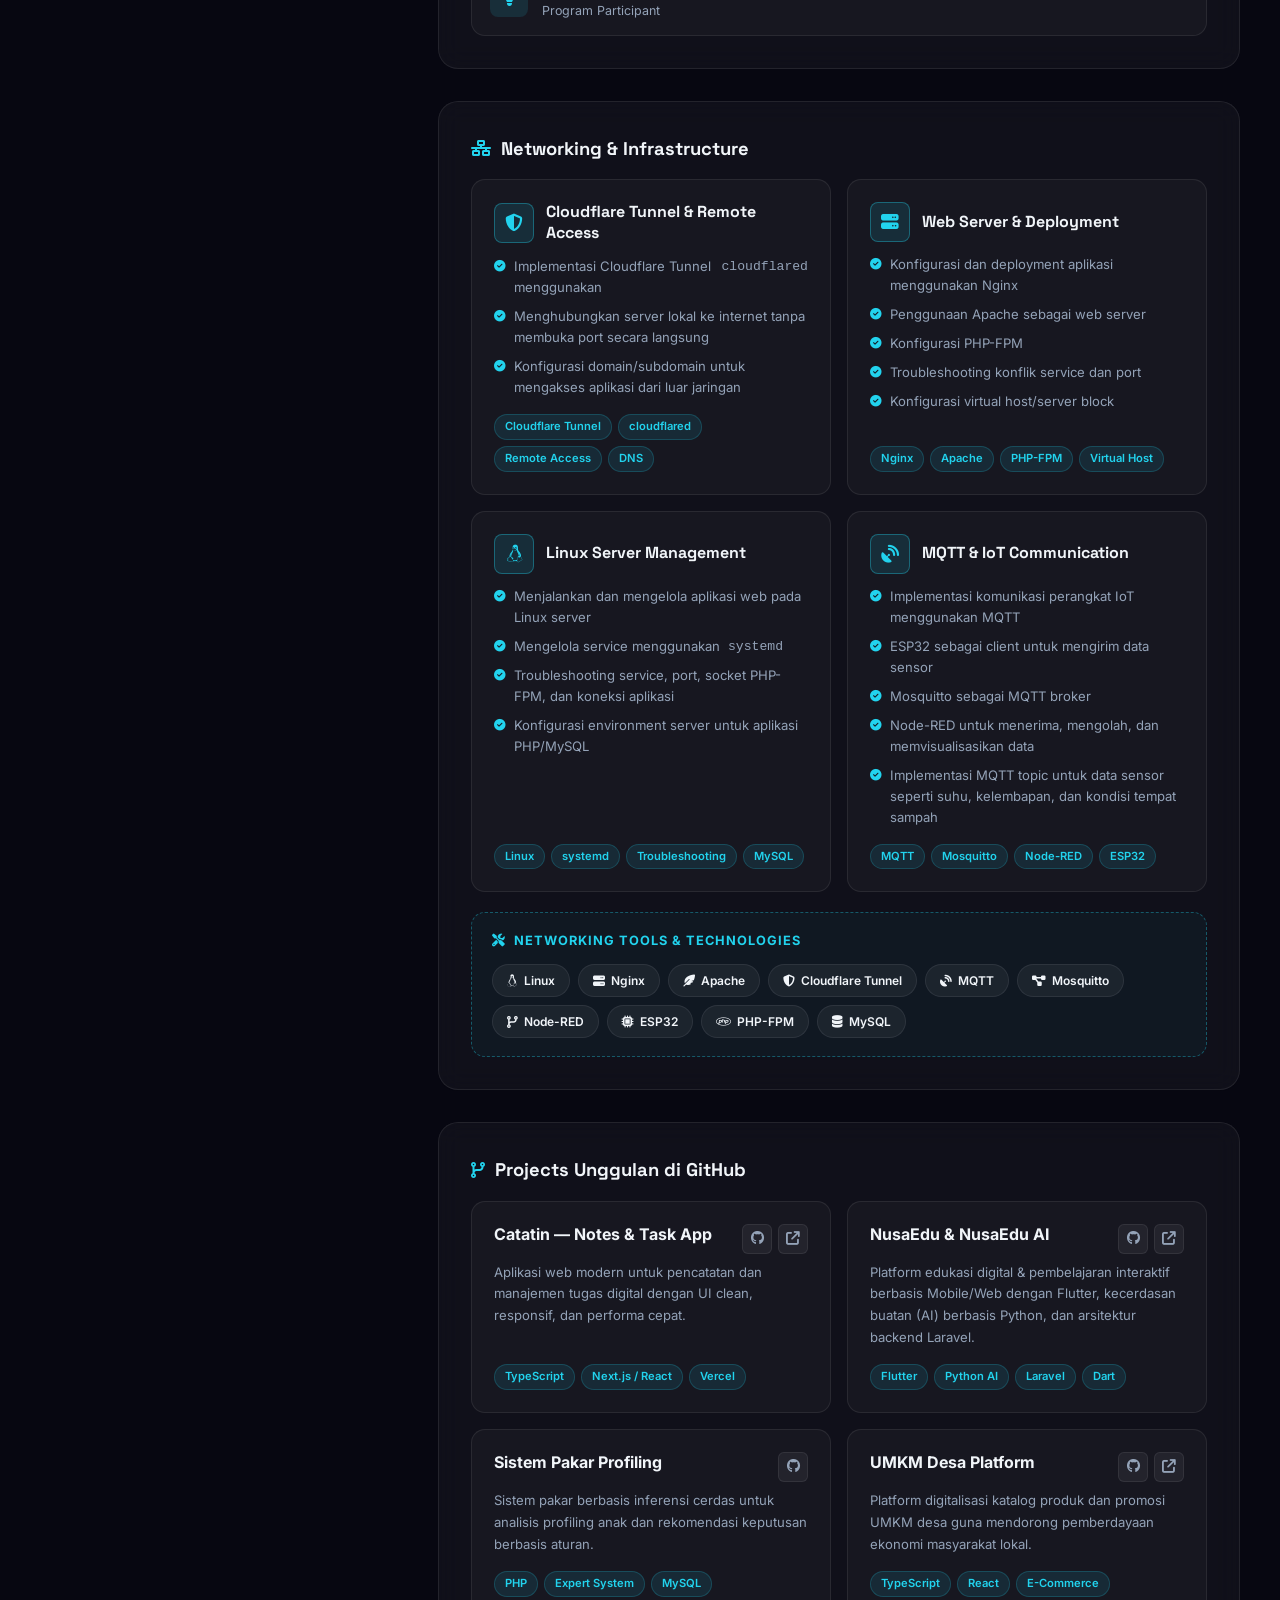
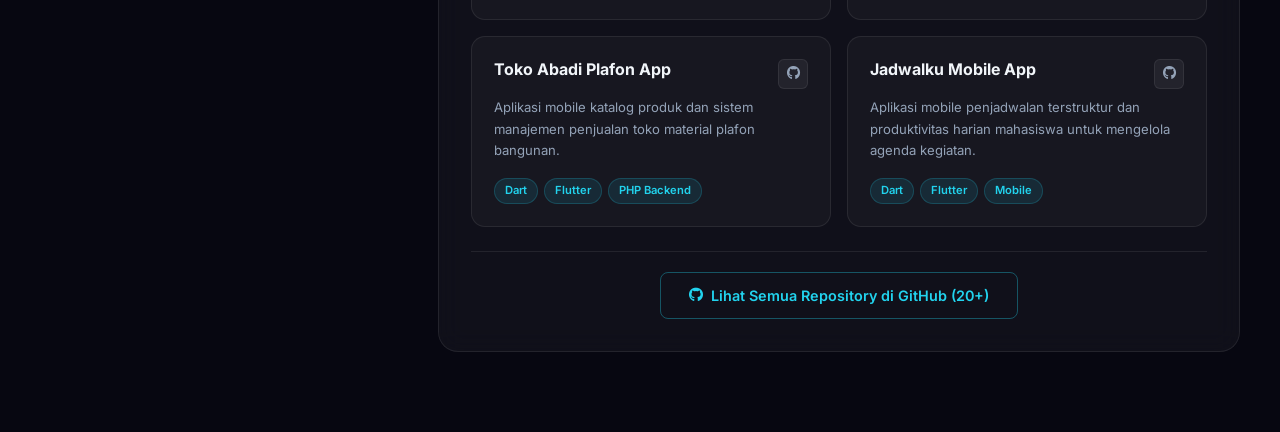
==== commit c70d304b: "Restore reliable navigation links and fix .htaccess rewrite rules" ====
--- a/about.html
+++ b/about.html
@@ -519,10 +519,10 @@
       <div class="logo">De Yusep <span>Purnama Satria</span></div>
       <ul class="nav-links">
         <li><a href="index.html">Home</a></li>
-        <li><a href="about" class="active">About</a></li>
-        <li><a href="skill">Skills</a></li>
-        <li><a href="experience">Experience</a></li>
-        <li><a href="contact">Contact</a></li>
+        <li><a href="about.html" class="active">About</a></li>
+        <li><a href="skill.html">Skills</a></li>
+        <li><a href="experience.html">Experience</a></li>
+        <li><a href="contact.html">Contact</a></li>
       </ul>
       <div class="hamburger" id="hamburger" aria-label="Menu" role="button" tabindex="0"><span></span><span></span><span></span></div>
     </div>
@@ -530,10 +530,10 @@
 
   <div class="mobile-menu" id="mobile-menu">
     <a href="index.html">Home</a>
-    <a href="about" class="active">About</a>
-    <a href="skill">Skills</a>
-    <a href="experience">Experience</a>
-    <a href="contact">Contact</a>
+    <a href="about.html" class="active">About</a>
+    <a href="skill.html">Skills</a>
+    <a href="experience.html">Experience</a>
+    <a href="contact.html">Contact</a>
   </div>
 
   <!-- ════ ABOUT PAGE ════ -->
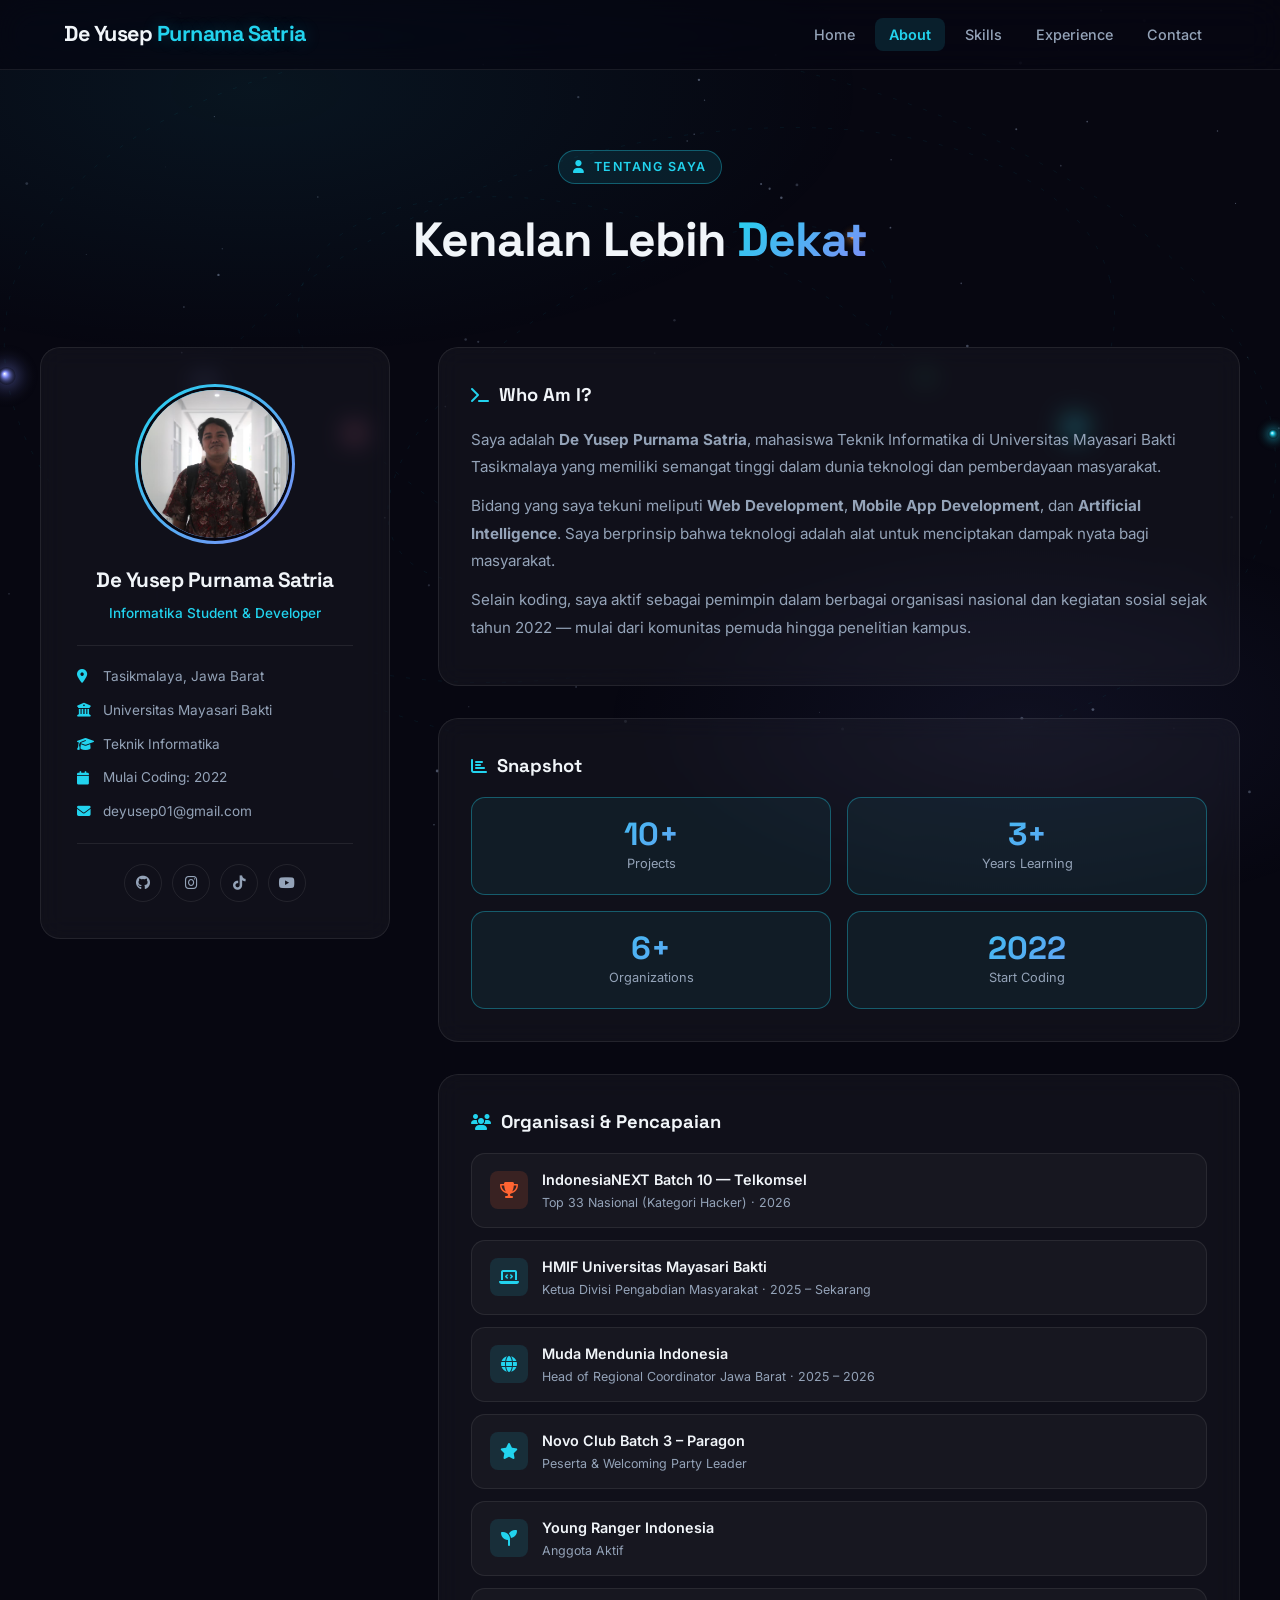
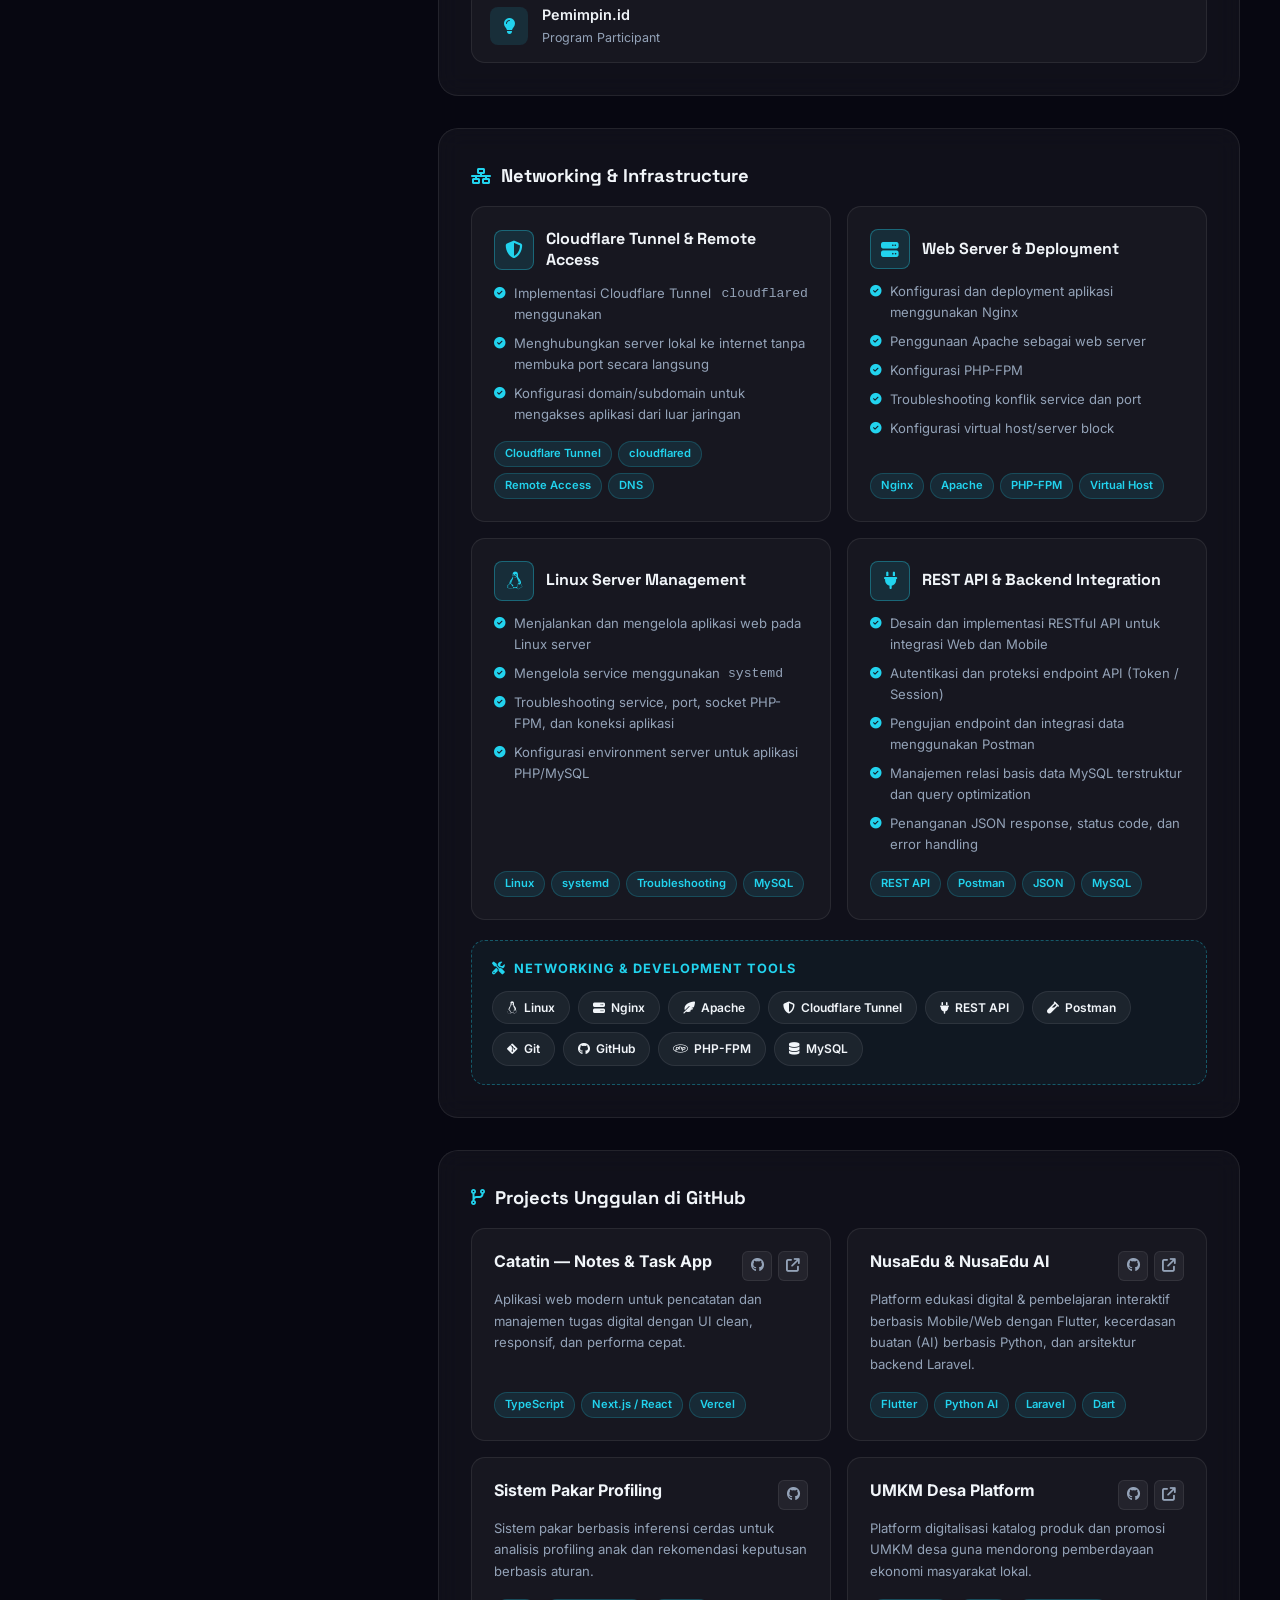
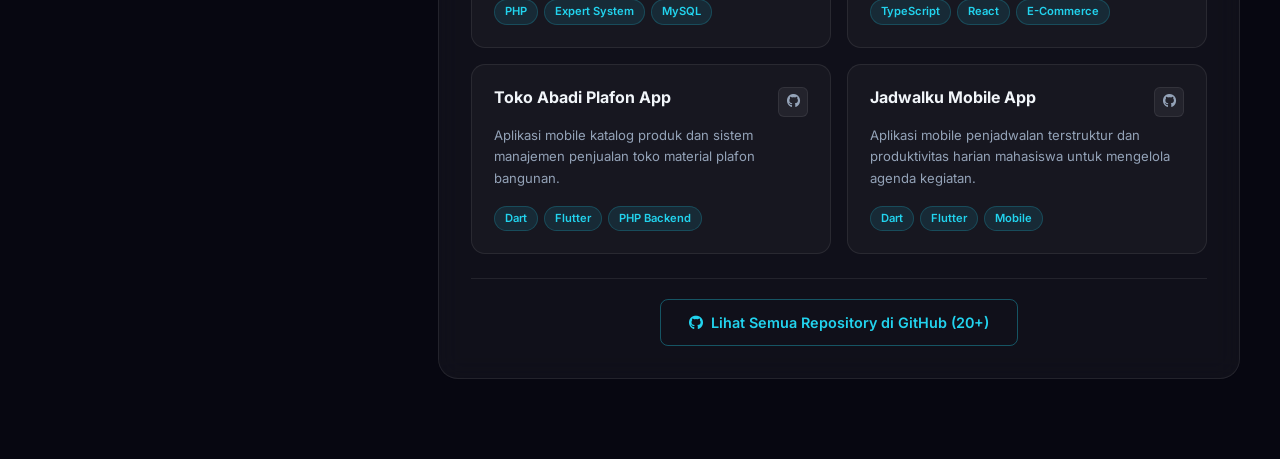
==== commit e7e1de89: "fix(ui): improve home responsive scaling and remove IoT keywords" ====
--- a/about.html
+++ b/about.html
@@ -584,7 +584,7 @@
               teknologi dan pemberdayaan masyarakat.
             </p>
             <p>
-              Bidang yang saya tekuni meliputi <strong>Web Development</strong>, <strong>Internet of Things</strong>,
+              Bidang yang saya tekuni meliputi <strong>Web Development</strong>, <strong>Mobile App Development</strong>,
               dan <strong>Artificial Intelligence</strong>. Saya berprinsip bahwa teknologi adalah alat
               untuk menciptakan dampak nyata bagi masyarakat.
             </p>
@@ -741,26 +741,26 @@
               </div>
             </div>
 
-            <!-- 4. MQTT & IoT Communication -->
+            <!-- 4. REST API & Backend Integration -->
             <div class="infra-card">
               <div>
                 <div class="infra-header">
-                  <div class="infra-icon"><i class="fas fa-satellite-dish"></i></div>
-                  <div class="infra-title">MQTT &amp; IoT Communication</div>
+                  <div class="infra-icon"><i class="fas fa-plug"></i></div>
+                  <div class="infra-title">REST API &amp; Backend Integration</div>
                 </div>
                 <ul class="infra-list">
-                  <li><i class="fas fa-check-circle"></i> Implementasi komunikasi perangkat IoT menggunakan MQTT</li>
-                  <li><i class="fas fa-check-circle"></i> ESP32 sebagai client untuk mengirim data sensor</li>
-                  <li><i class="fas fa-check-circle"></i> Mosquitto sebagai MQTT broker</li>
-                  <li><i class="fas fa-check-circle"></i> Node-RED untuk menerima, mengolah, dan memvisualisasikan data</li>
-                  <li><i class="fas fa-check-circle"></i> Implementasi MQTT topic untuk data sensor seperti suhu, kelembapan, dan kondisi tempat sampah</li>
+                  <li><i class="fas fa-check-circle"></i> Desain dan implementasi RESTful API untuk integrasi Web dan Mobile</li>
+                  <li><i class="fas fa-check-circle"></i> Autentikasi dan proteksi endpoint API (Token / Session)</li>
+                  <li><i class="fas fa-check-circle"></i> Pengujian endpoint dan integrasi data menggunakan Postman</li>
+                  <li><i class="fas fa-check-circle"></i> Manajemen relasi basis data MySQL terstruktur dan query optimization</li>
+                  <li><i class="fas fa-check-circle"></i> Penanganan JSON response, status code, dan error handling</li>
                 </ul>
               </div>
               <div class="tag-list">
-                <span class="tag">MQTT</span>
-                <span class="tag">Mosquitto</span>
-                <span class="tag">Node-RED</span>
-                <span class="tag">ESP32</span>
+                <span class="tag">REST API</span>
+                <span class="tag">Postman</span>
+                <span class="tag">JSON</span>
+                <span class="tag">MySQL</span>
               </div>
             </div>
 
@@ -769,17 +769,17 @@
           <!-- 5. Networking Tools & Technologies -->
           <div class="infra-tools-box">
             <div class="infra-tools-title">
-              <i class="fas fa-tools"></i> Networking Tools &amp; Technologies
+              <i class="fas fa-tools"></i> Networking &amp; Development Tools
             </div>
             <div class="infra-badge-list">
               <span class="infra-badge"><i class="fab fa-linux"></i> Linux</span>
               <span class="infra-badge"><i class="fas fa-server"></i> Nginx</span>
               <span class="infra-badge"><i class="fas fa-feather-alt"></i> Apache</span>
               <span class="infra-badge"><i class="fas fa-shield-alt"></i> Cloudflare Tunnel</span>
-              <span class="infra-badge"><i class="fas fa-satellite-dish"></i> MQTT</span>
-              <span class="infra-badge"><i class="fas fa-project-diagram"></i> Mosquitto</span>
-              <span class="infra-badge"><i class="fas fa-code-branch"></i> Node-RED</span>
-              <span class="infra-badge"><i class="fas fa-microchip"></i> ESP32</span>
+              <span class="infra-badge"><i class="fas fa-plug"></i> REST API</span>
+              <span class="infra-badge"><i class="fas fa-vial"></i> Postman</span>
+              <span class="infra-badge"><i class="fab fa-git-alt"></i> Git</span>
+              <span class="infra-badge"><i class="fab fa-github"></i> GitHub</span>
               <span class="infra-badge"><i class="fab fa-php"></i> PHP-FPM</span>
               <span class="infra-badge"><i class="fas fa-database"></i> MySQL</span>
             </div>
--- a/css/style.css
+++ b/css/style.css
@@ -345,8 +345,8 @@
 }
 
 @keyframes scaleIn {
-  from { opacity: 0; transform: scale(0.9); }
-  to   { opacity: 1; transform: scale(1); }
+  from { opacity: 0; transform: translateY(16px); }
+  to   { opacity: 1; transform: translateY(0); }
 }
 
 @keyframes pulse-ring {
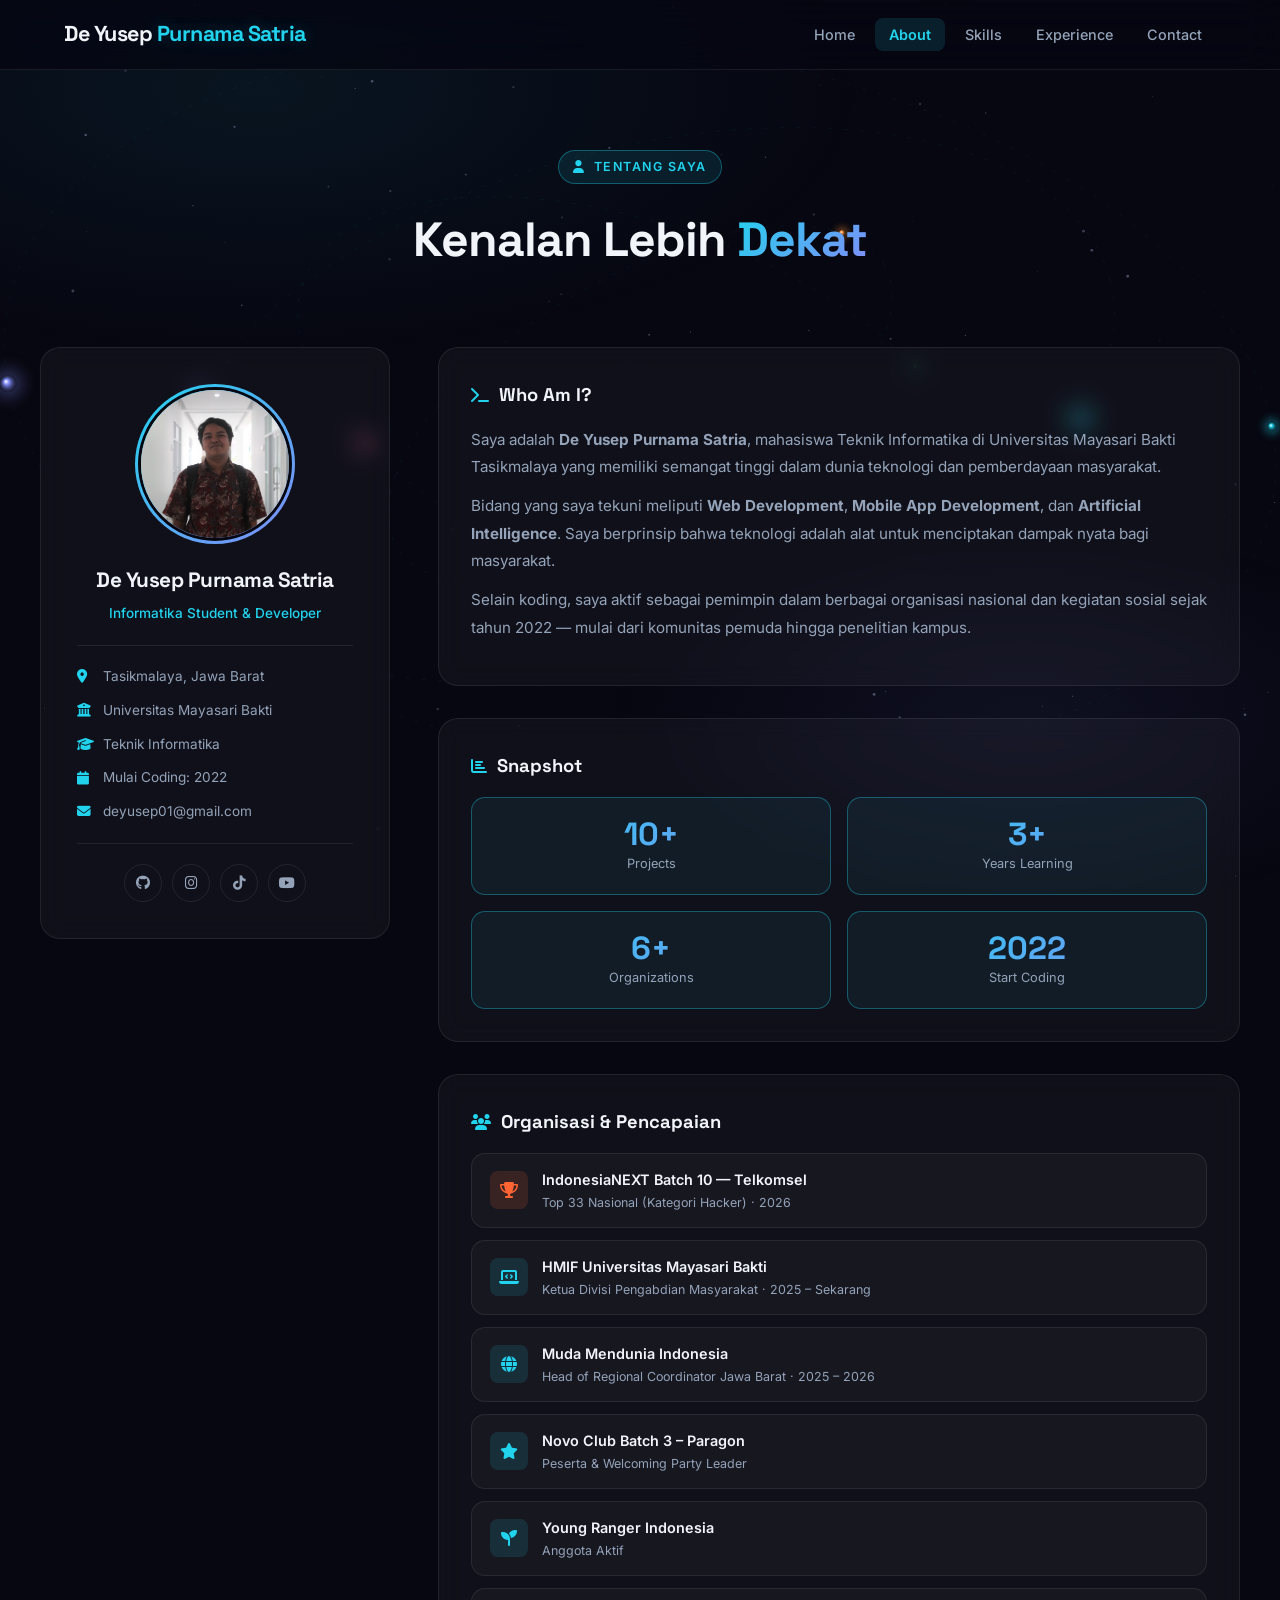
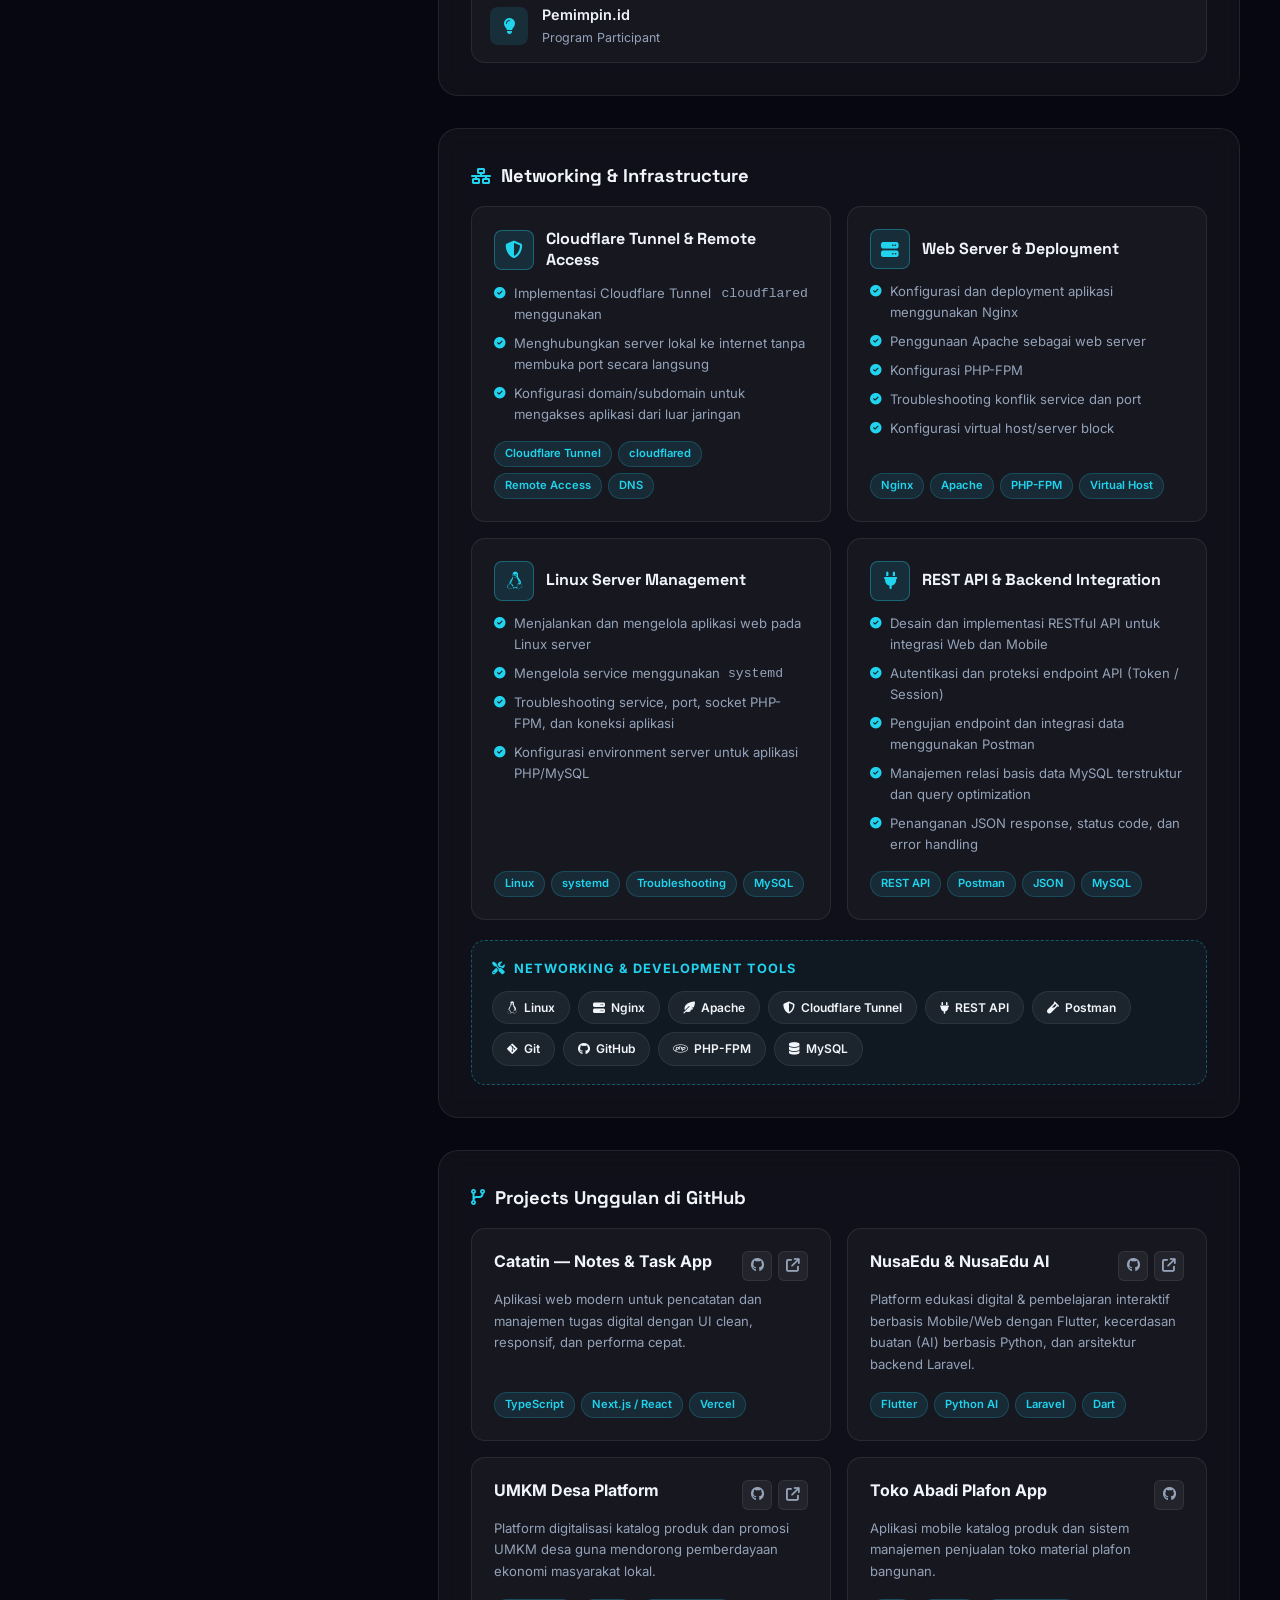
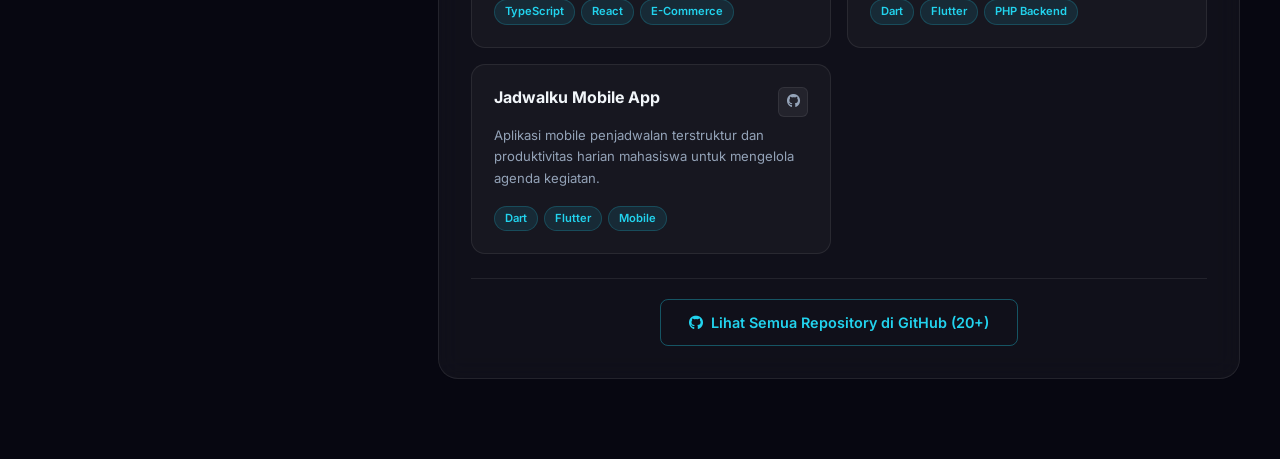
==== commit 834eb369: "Update about and experience content" ====
--- a/about.html
+++ b/about.html
@@ -834,23 +834,6 @@
               </div>
             </div>
 
-            <!-- Sistem Pakar Profiling -->
-            <div class="project-card">
-              <div class="project-header">
-                <h4>Sistem Pakar Profiling</h4>
-                <div class="project-links">
-                  <a href="https://github.com/Yusepx007/sistem_pakar-Profiling-anak" target="_blank" rel="noopener noreferrer" aria-label="GitHub Repo" title="GitHub Repo">
-                    <i class="fa-brands fa-github"></i>
-                  </a>
-                </div>
-              </div>
-              <p>Sistem pakar berbasis inferensi cerdas untuk analisis profiling anak dan rekomendasi keputusan berbasis aturan.</p>
-              <div class="tag-list">
-                <span class="tag">PHP</span>
-                <span class="tag">Expert System</span>
-                <span class="tag">MySQL</span>
-              </div>
-            </div>
 
             <!-- UMKM Desa -->
             <div class="project-card">
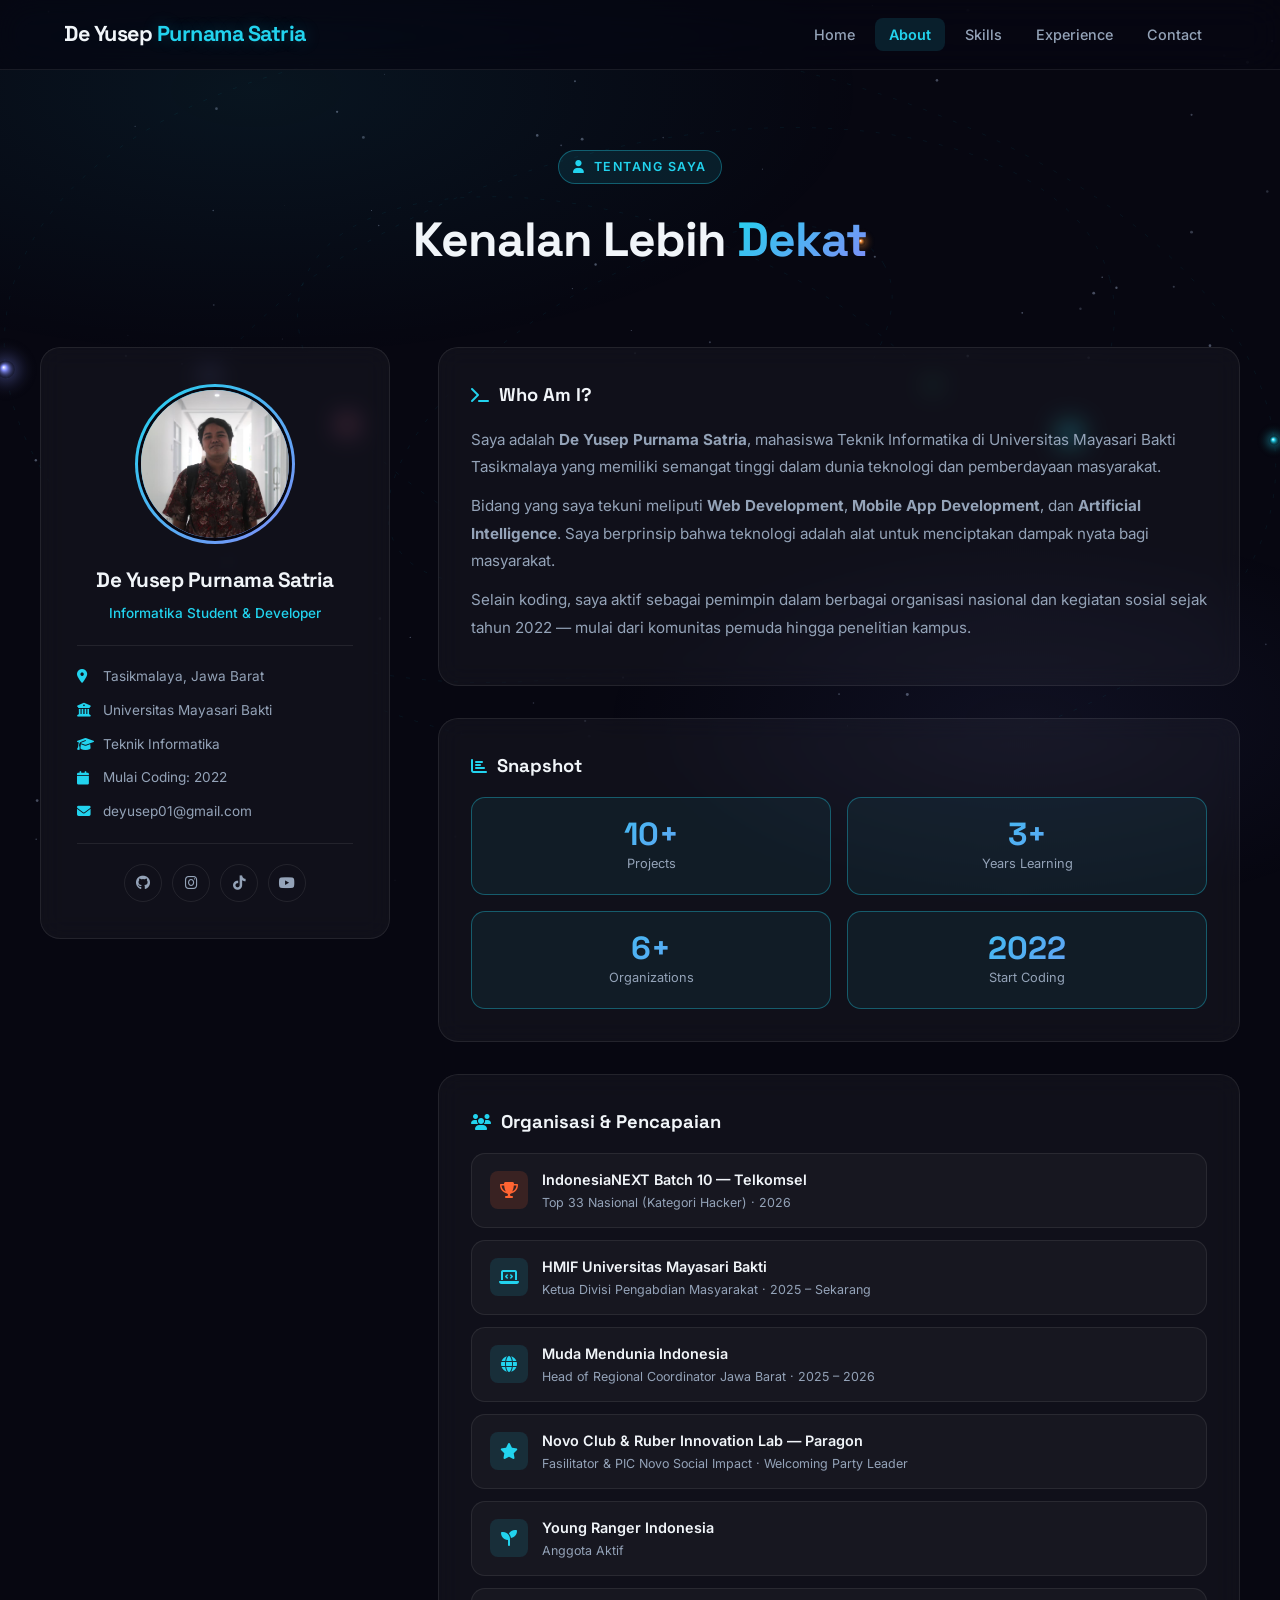
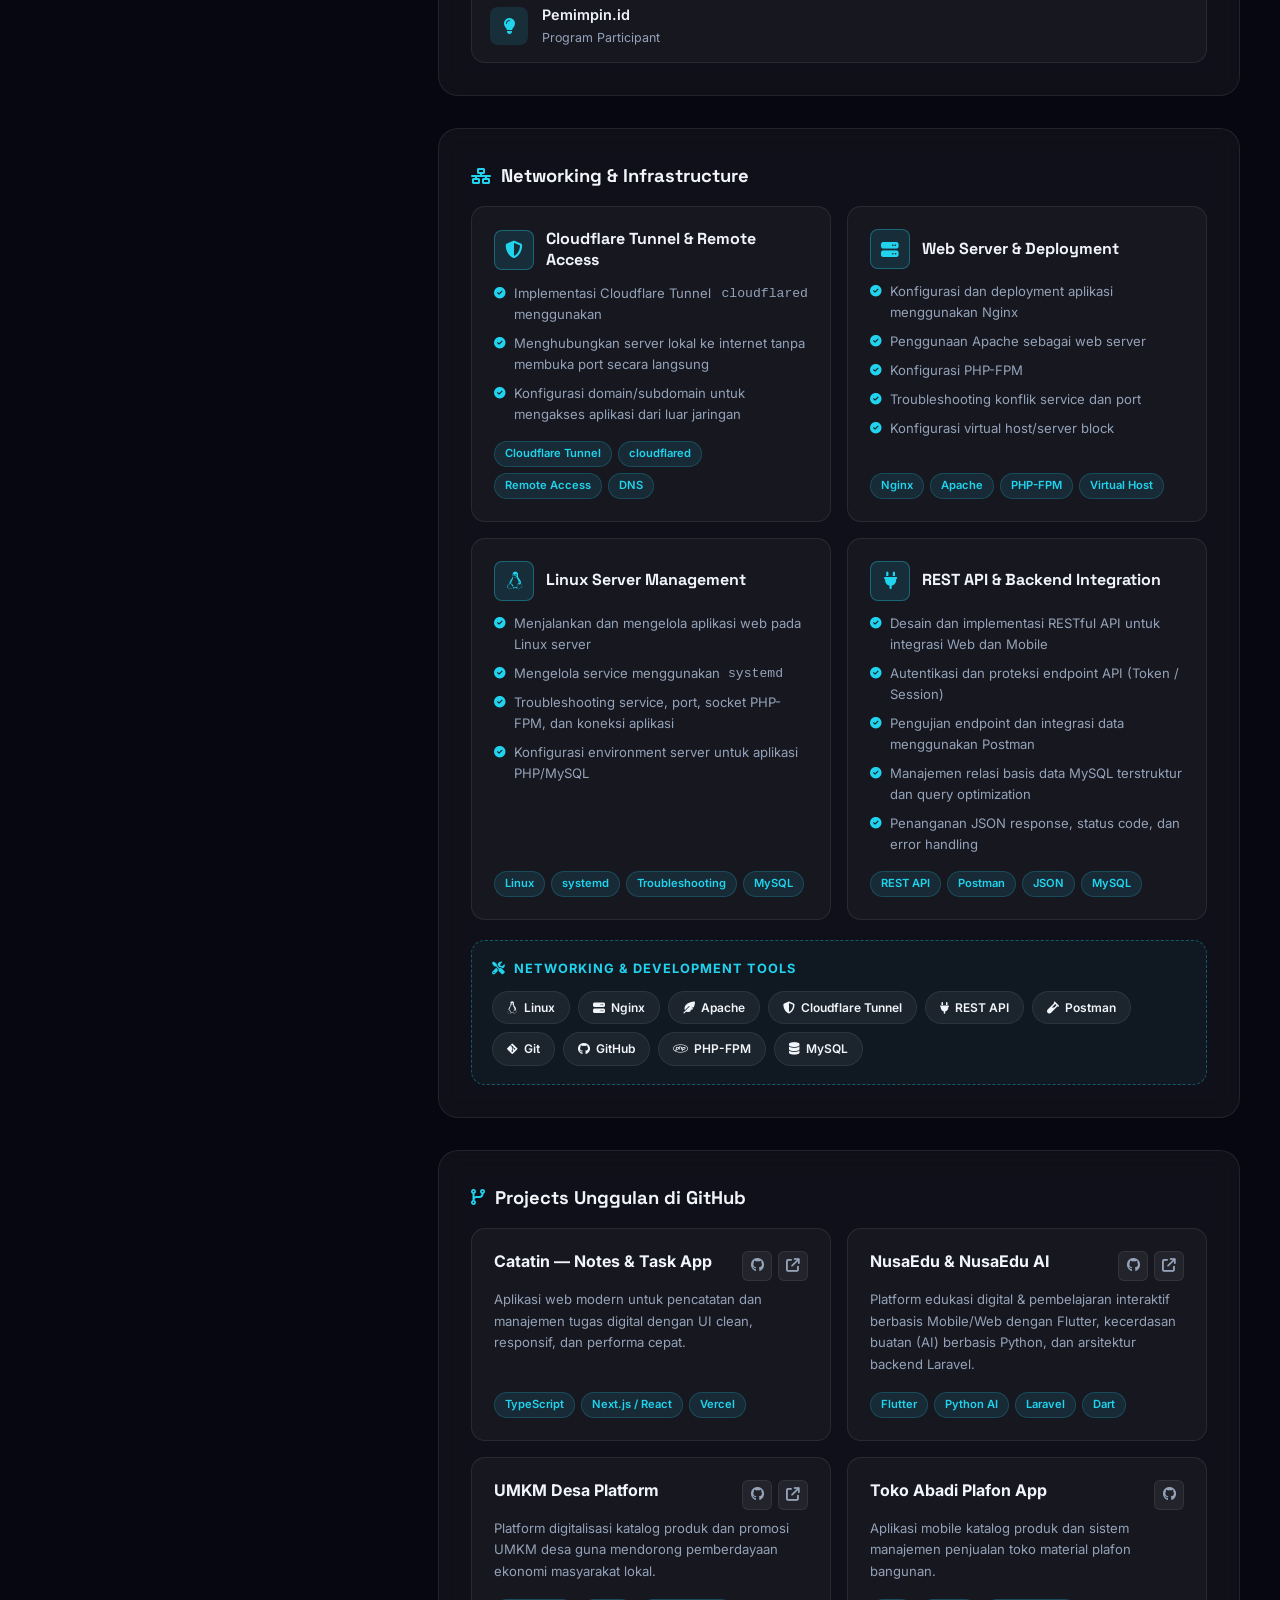
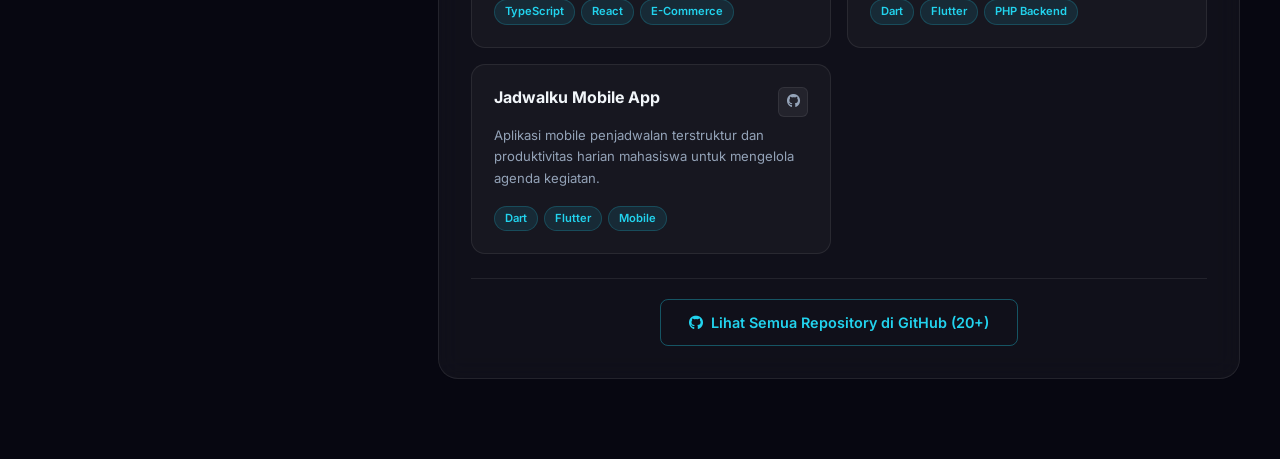
==== commit 617a3052: "Update facilitator to include PIC and Ruber Innovation Lab" ====
--- a/about.html
+++ b/about.html
@@ -648,8 +648,8 @@
             <div class="org-item">
               <div class="org-icon"><i class="fas fa-star"></i></div>
               <div>
-                <div class="org-name">Novo Club Batch 3 – Paragon</div>
-                <div class="org-role">Peserta &amp; Welcoming Party Leader</div>
+                <div class="org-name">Novo Club &amp; Ruber Innovation Lab — Paragon</div>
+                <div class="org-role">Fasilitator &amp; PIC Novo Social Impact · Welcoming Party Leader</div>
               </div>
             </div>
             <div class="org-item">
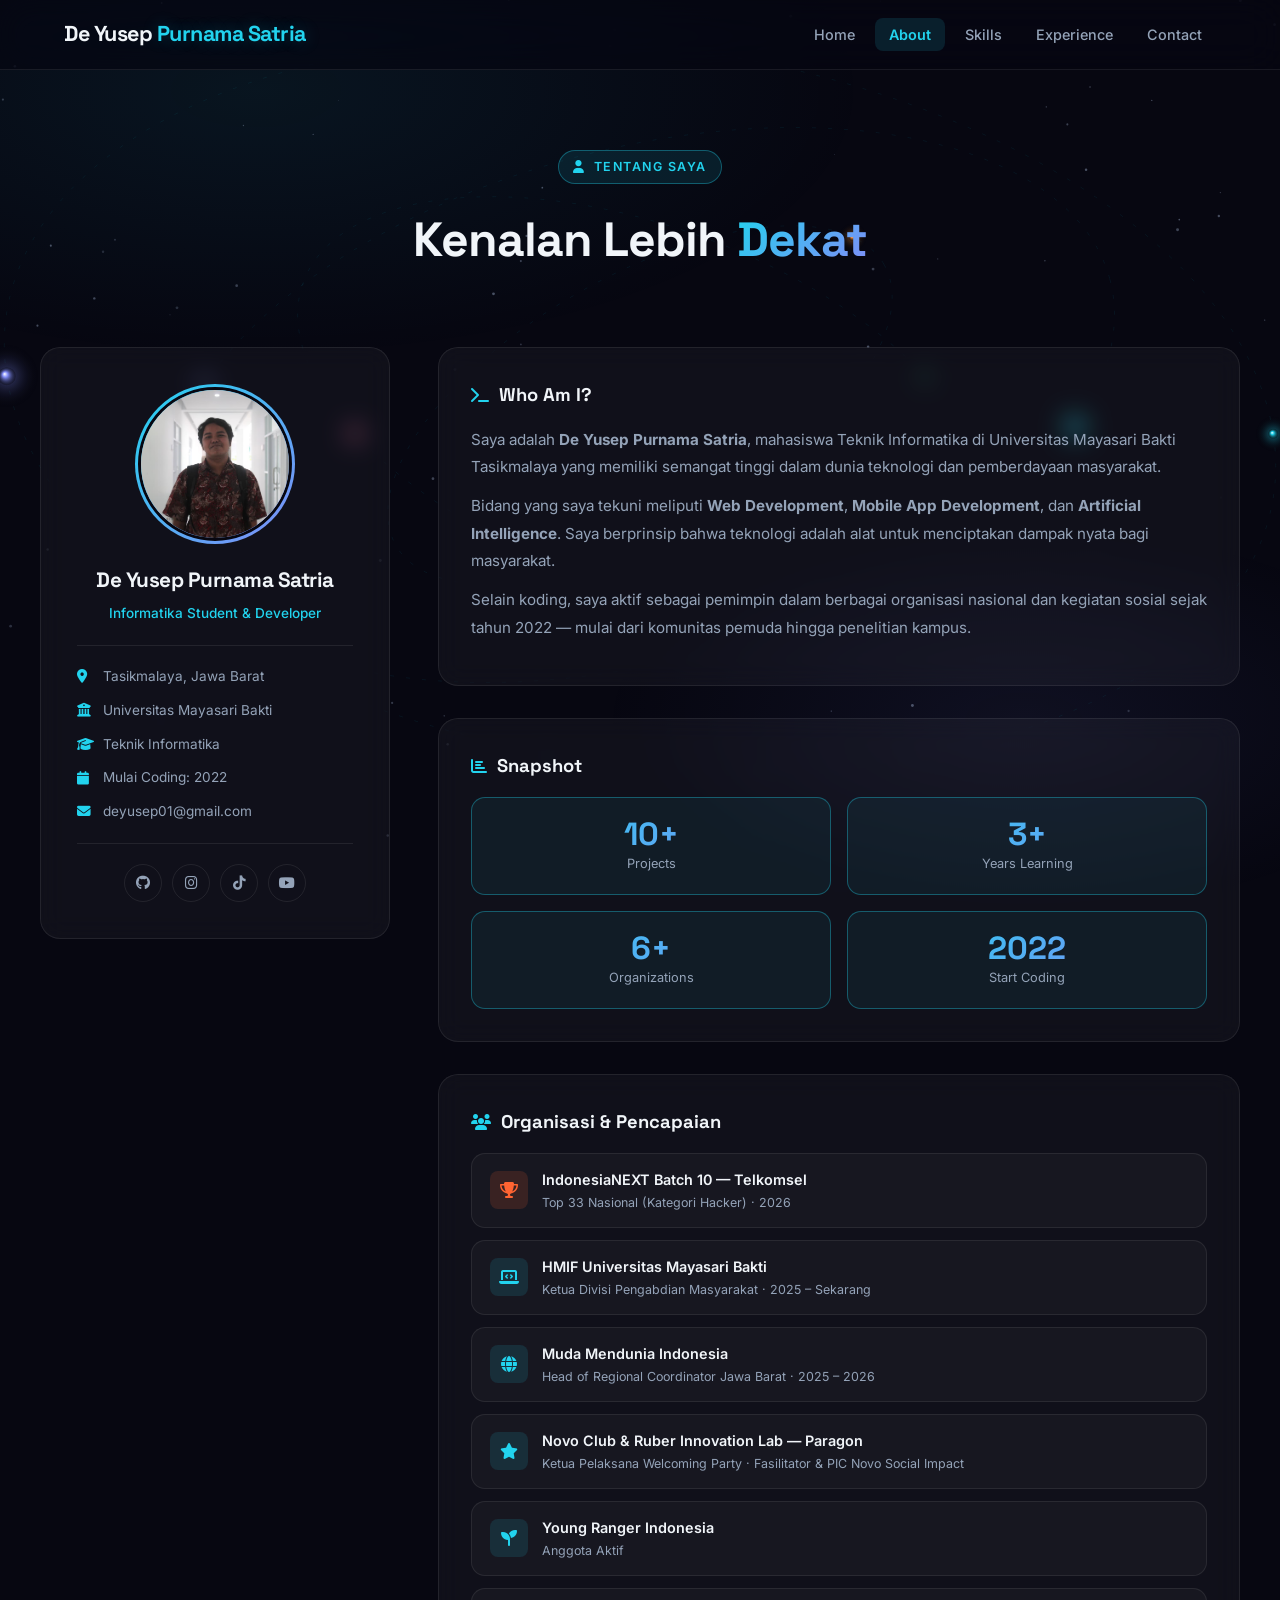
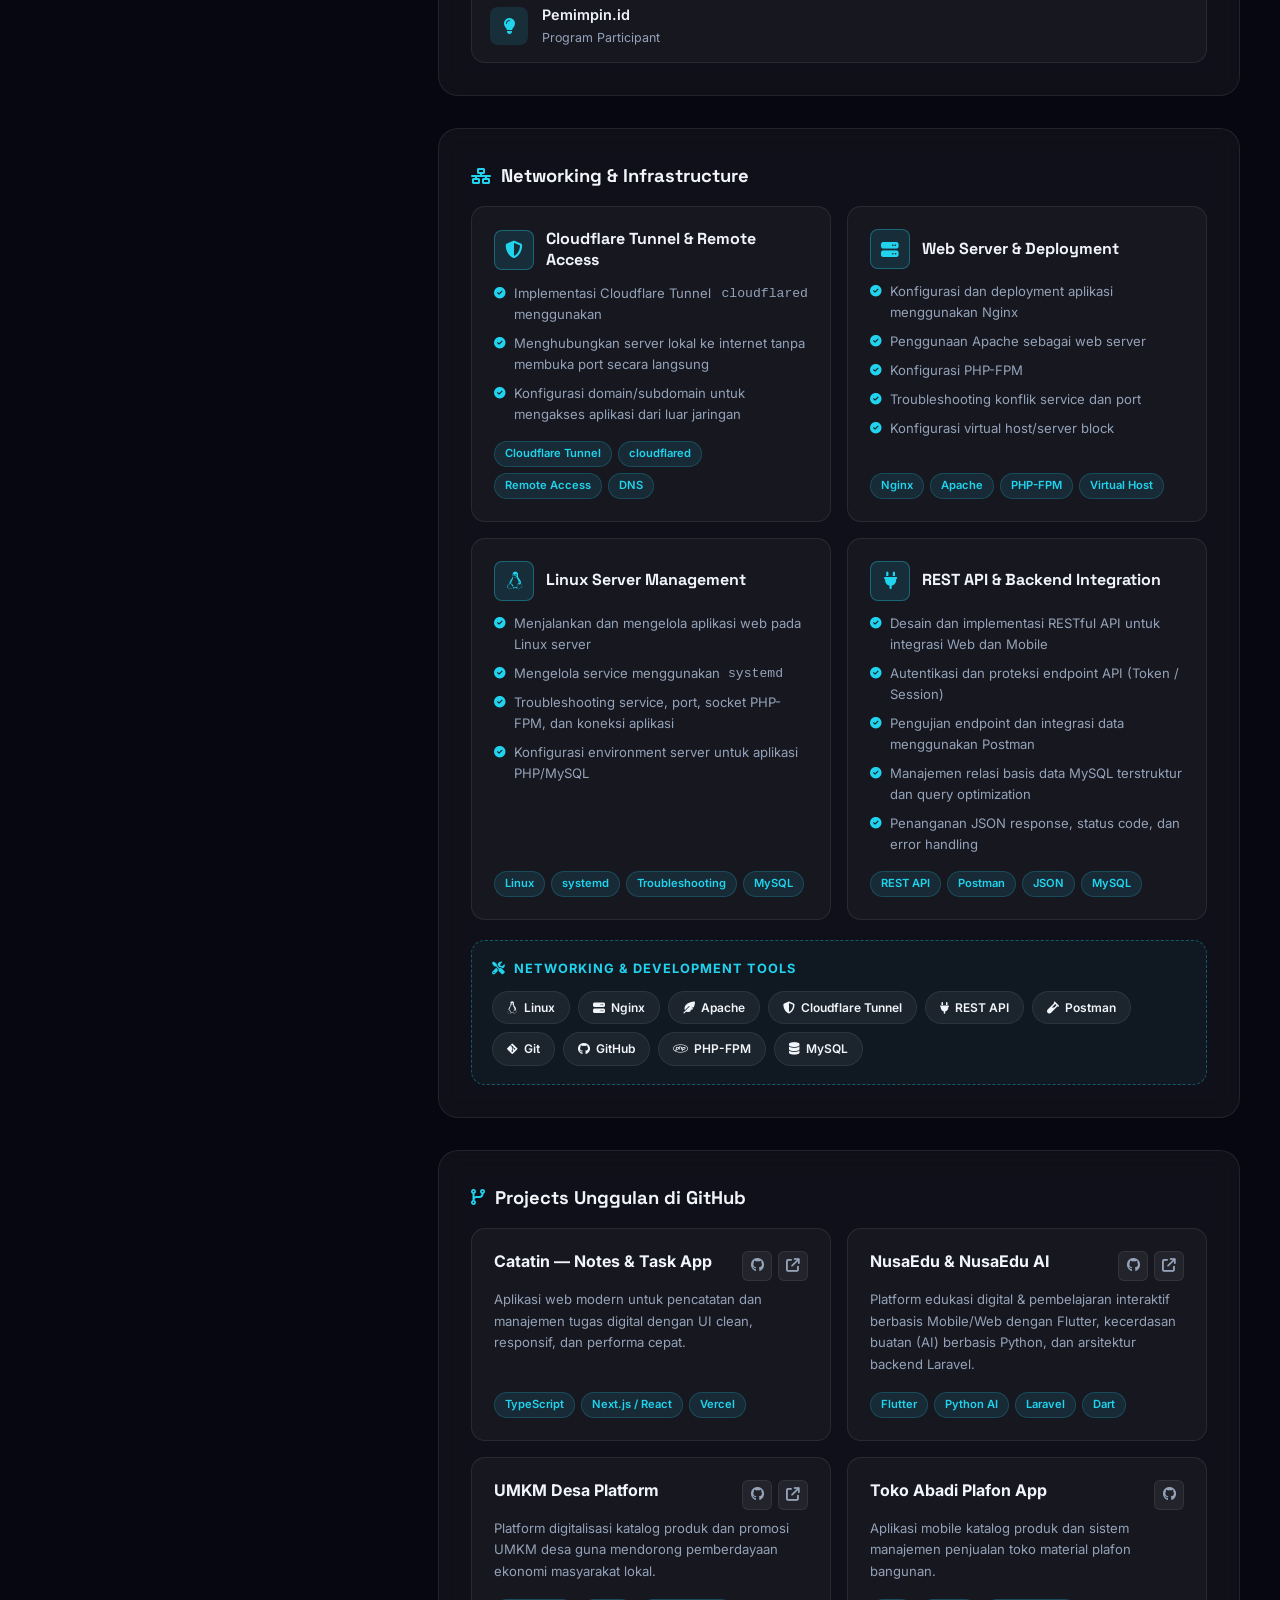
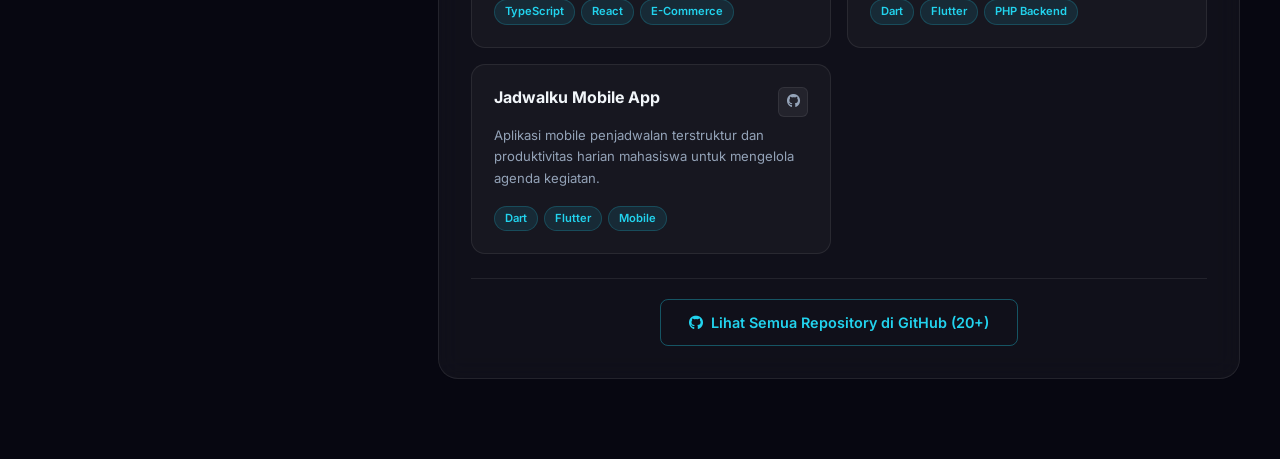
==== commit 5a1527fe: "Update Novo Club role to Ketua Pelaksana Welcoming Party" ====
--- a/about.html
+++ b/about.html
@@ -649,7 +649,7 @@
               <div class="org-icon"><i class="fas fa-star"></i></div>
               <div>
                 <div class="org-name">Novo Club &amp; Ruber Innovation Lab — Paragon</div>
-                <div class="org-role">Fasilitator &amp; PIC Novo Social Impact · Welcoming Party Leader</div>
+                <div class="org-role">Ketua Pelaksana Welcoming Party · Fasilitator &amp; PIC Novo Social Impact</div>
               </div>
             </div>
             <div class="org-item">
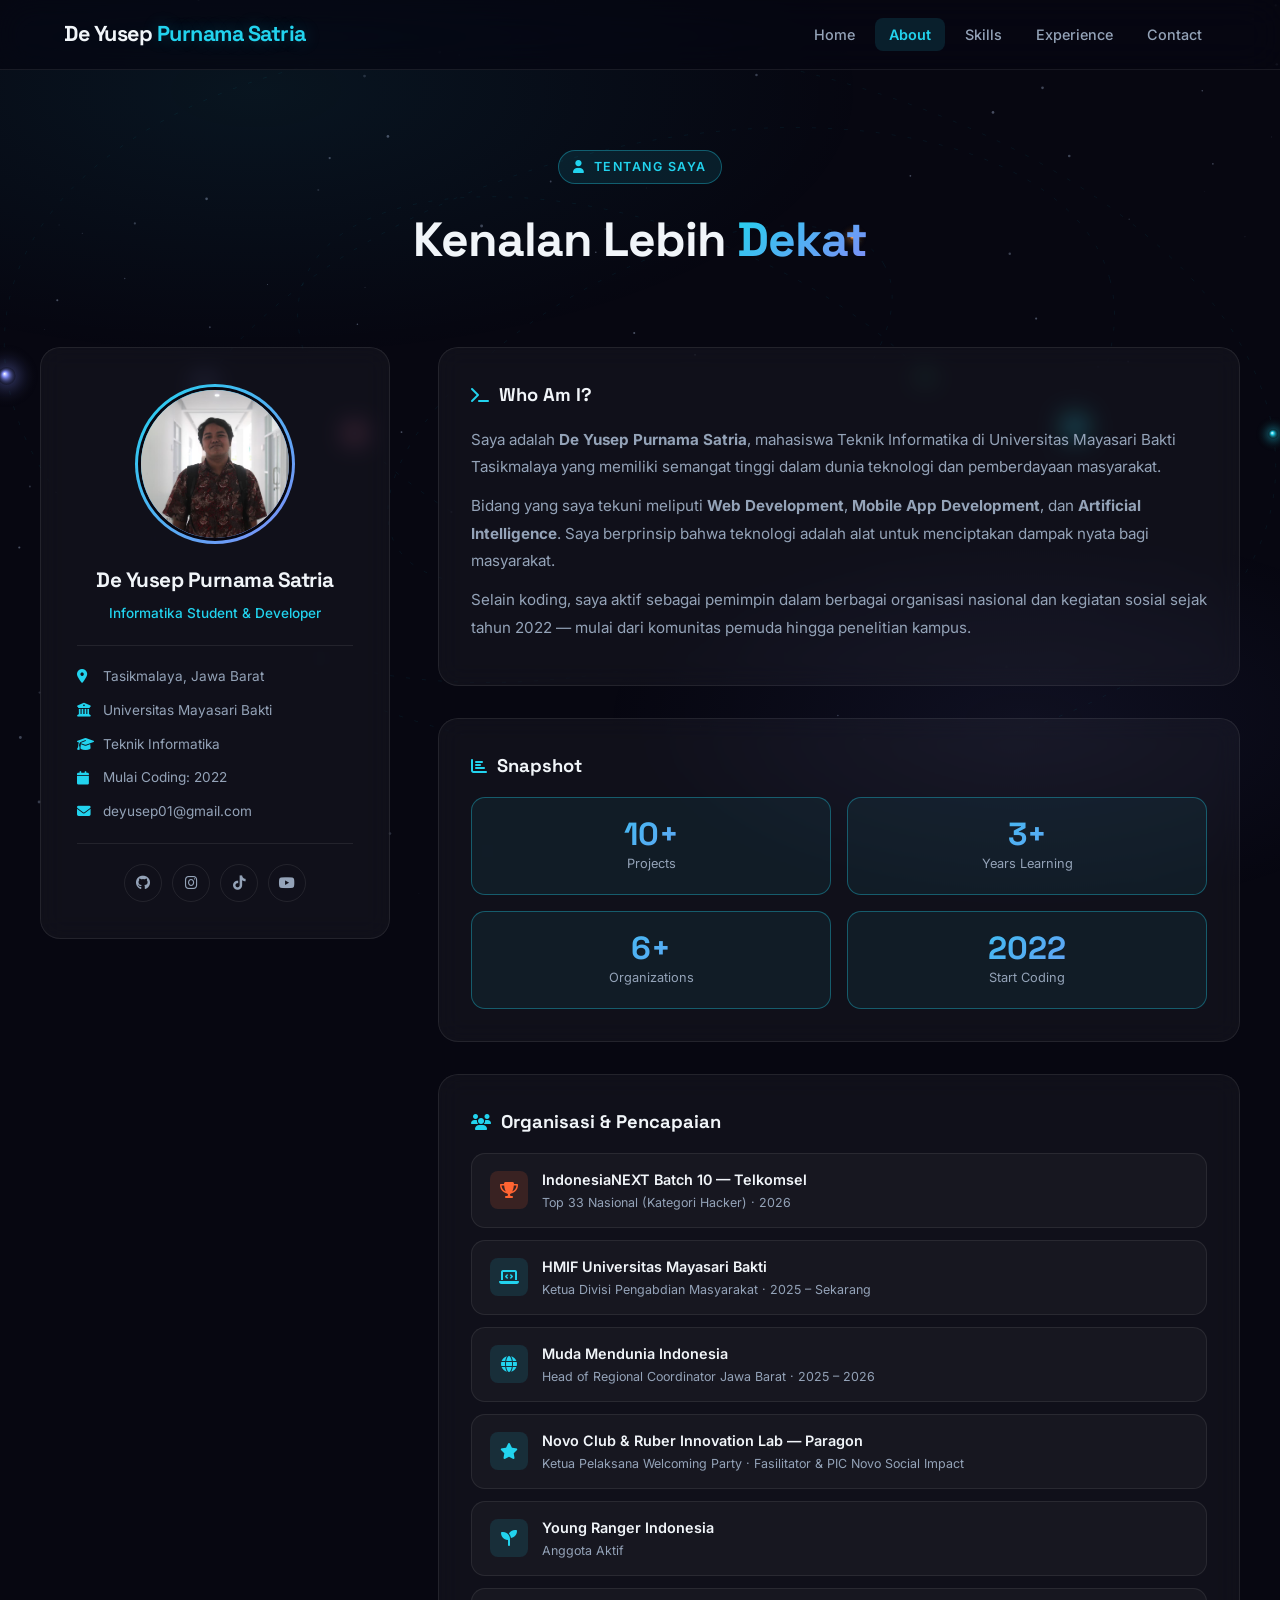
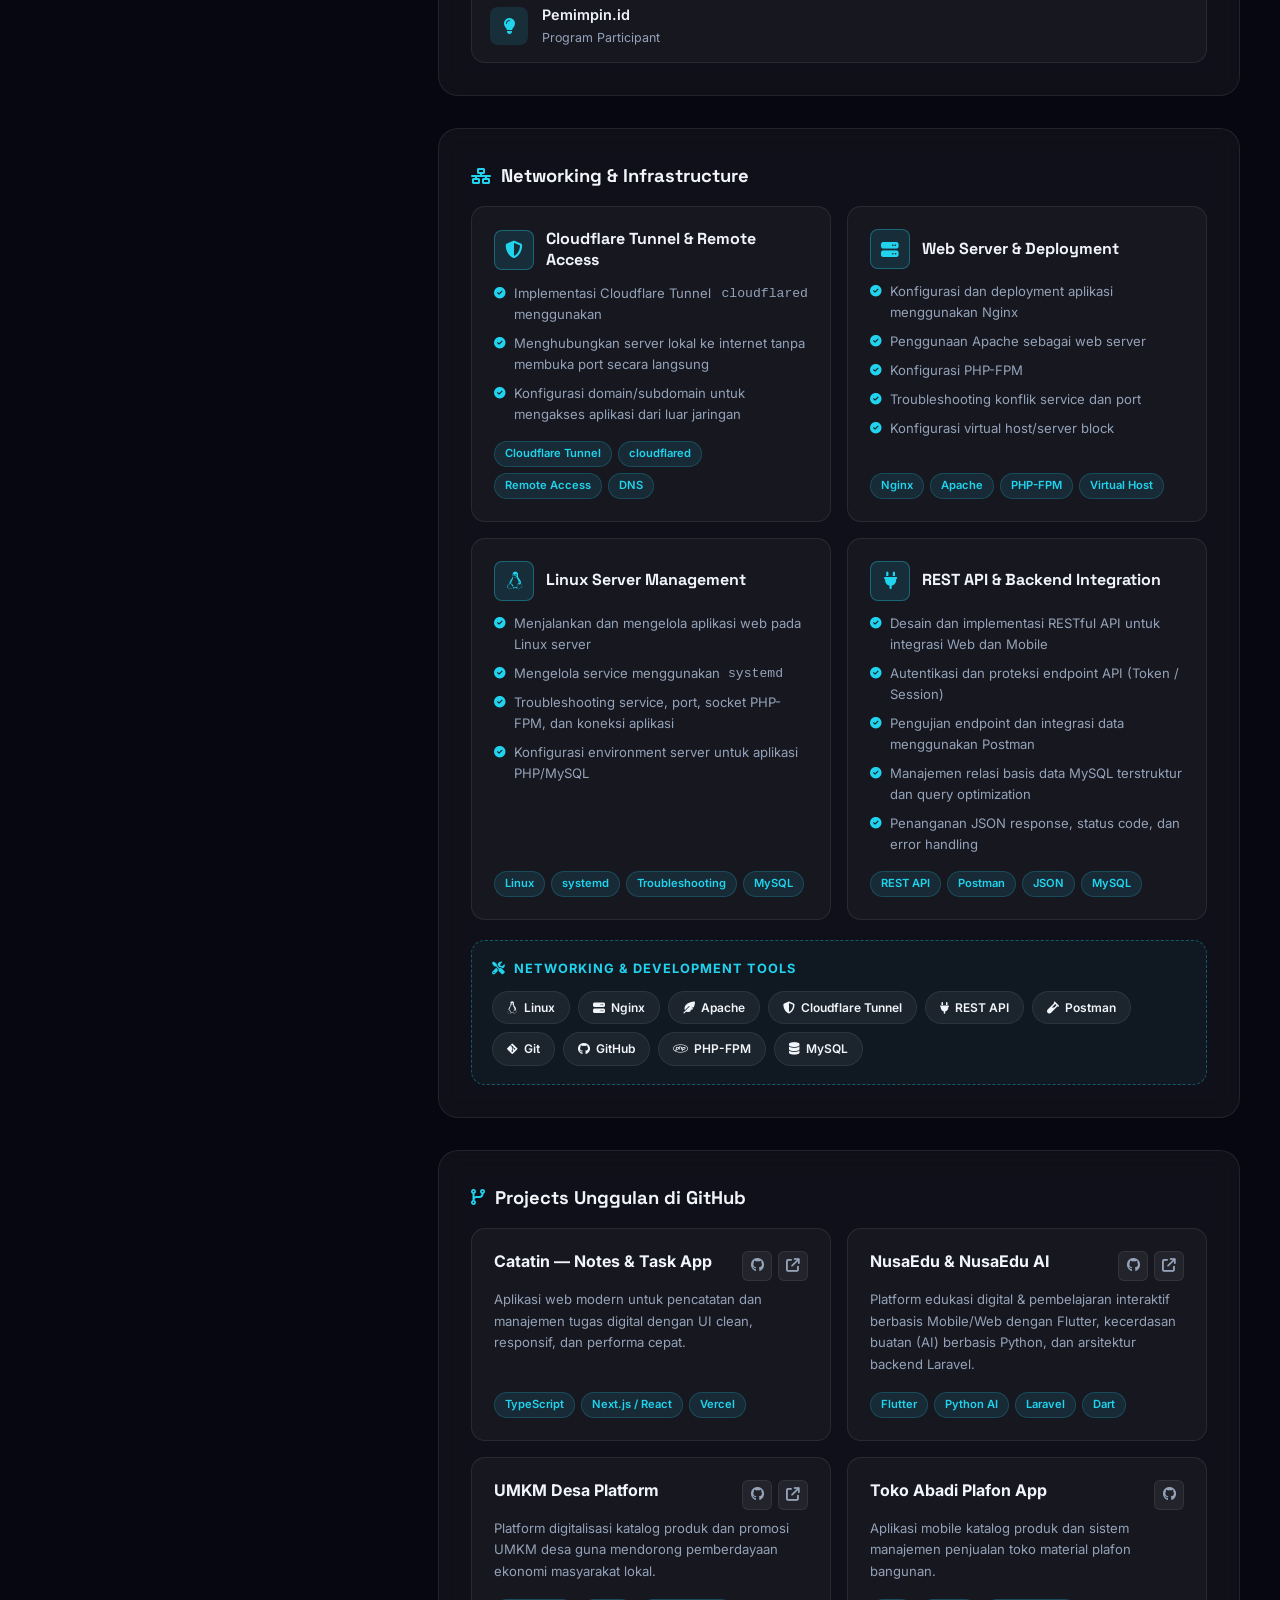
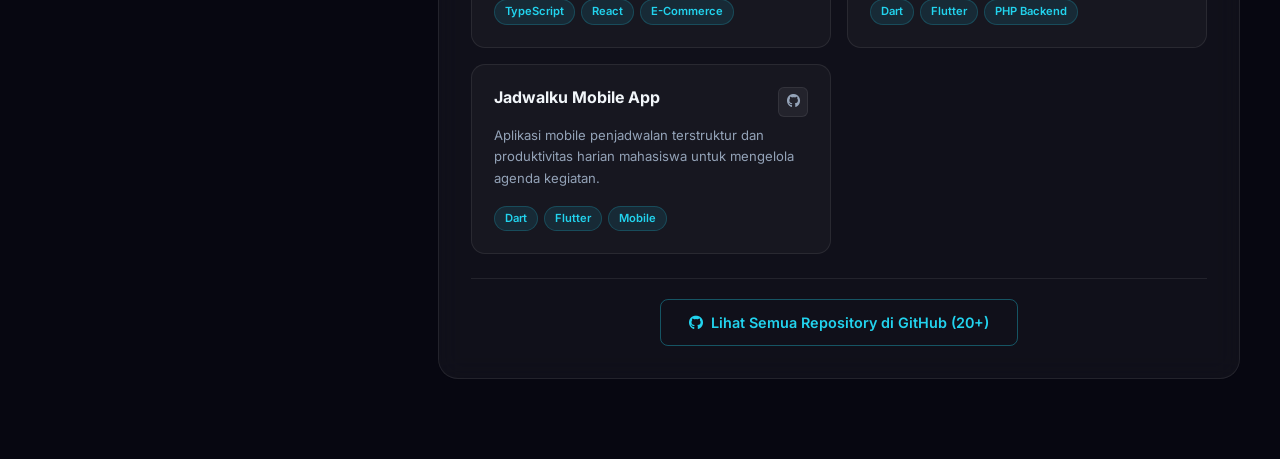
==== commit 10e901dc: "Install Google Analytics GA4 (G-Z0GK215S7P) across all pages" ====
--- a/about.html
+++ b/about.html
@@ -14,6 +14,16 @@
   <meta property="og:description" content="About De Yusep Purnama Satria — Mahasiswa Informatika, developer, dan community leader.">
   <meta property="og:image" content="img/profile.jpeg">
   <meta property="og:type" content="website">
+
+  <!-- Google tag (gtag.js) -->
+  <script async src="https://www.googletagmanager.com/gtag/js?id=G-Z0GK215S7P"></script>
+  <script>
+    window.dataLayer = window.dataLayer || [];
+    function gtag(){dataLayer.push(arguments);}
+    gtag('js', new Date());
+
+    gtag('config', 'G-Z0GK215S7P');
+  </script>
 
   <link rel="preconnect" href="https://fonts.googleapis.com">
   <link rel="preconnect" href="https://fonts.gstatic.com" crossorigin>
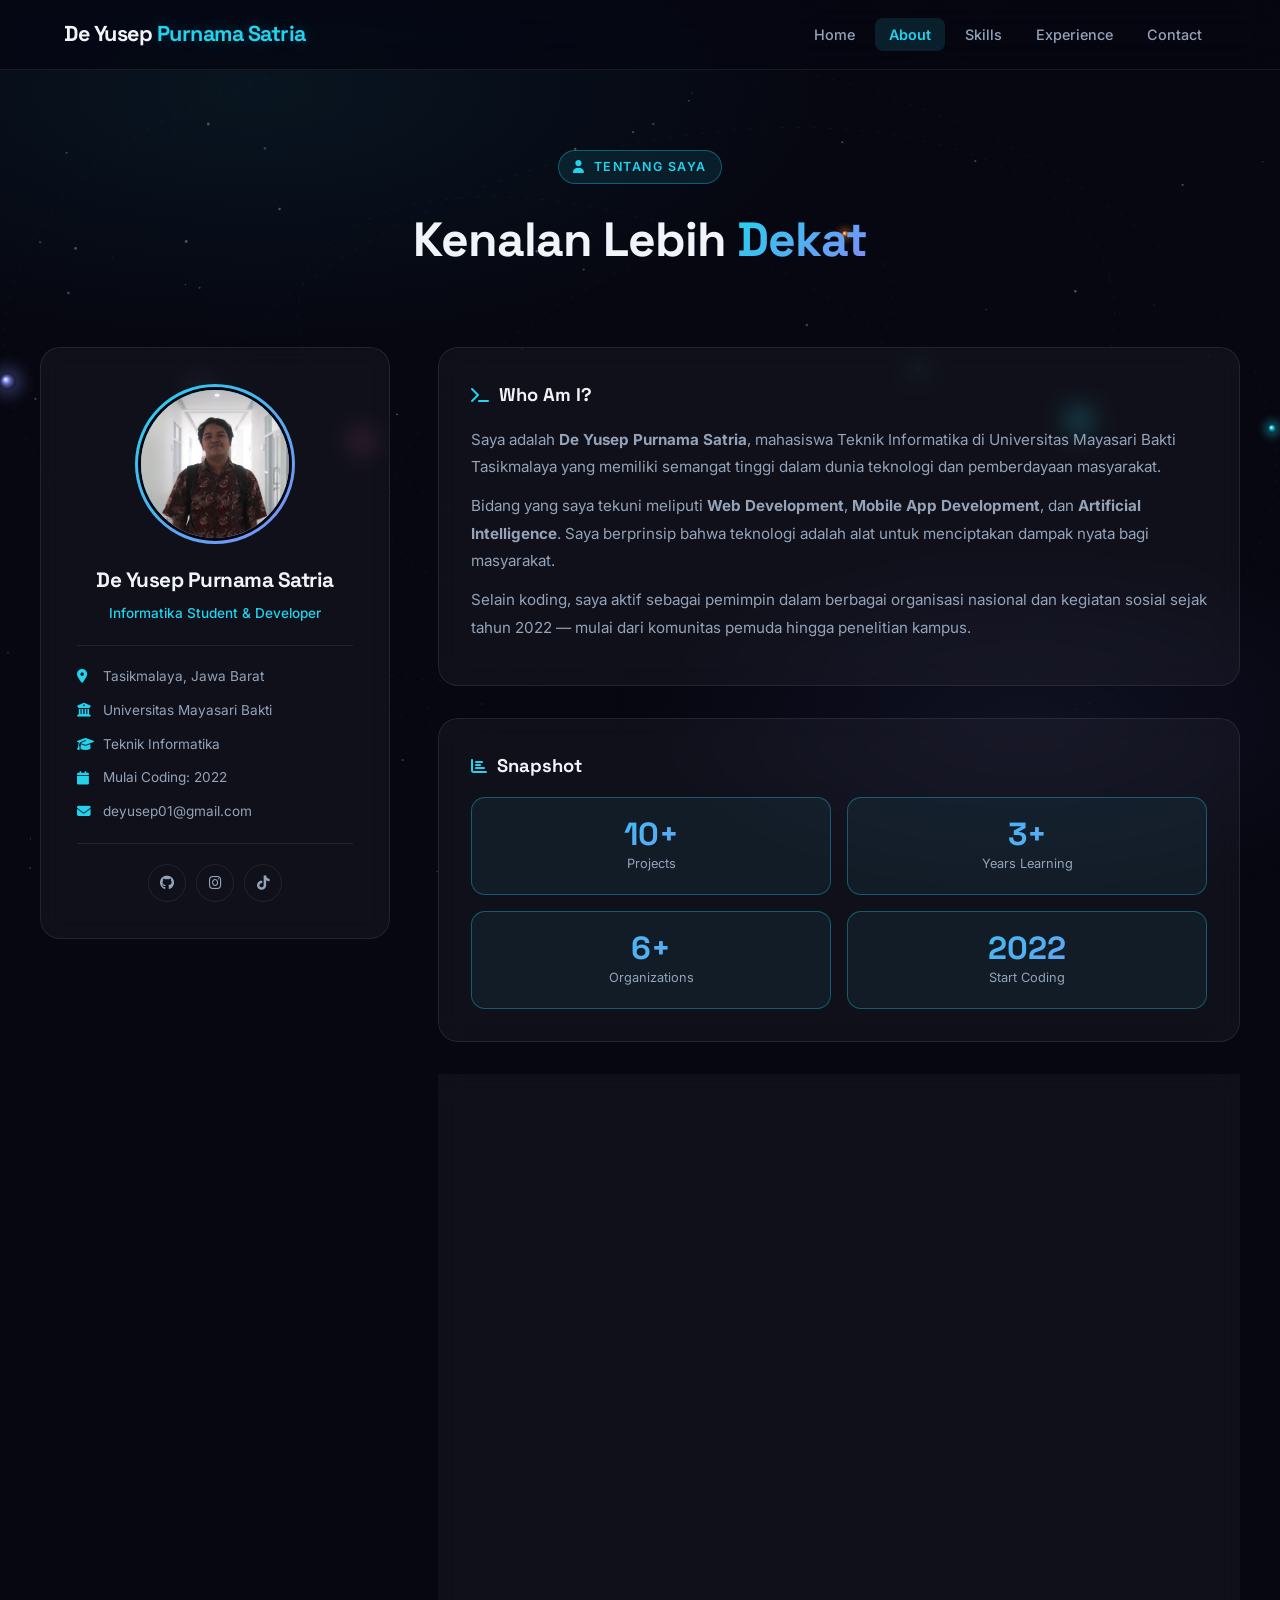
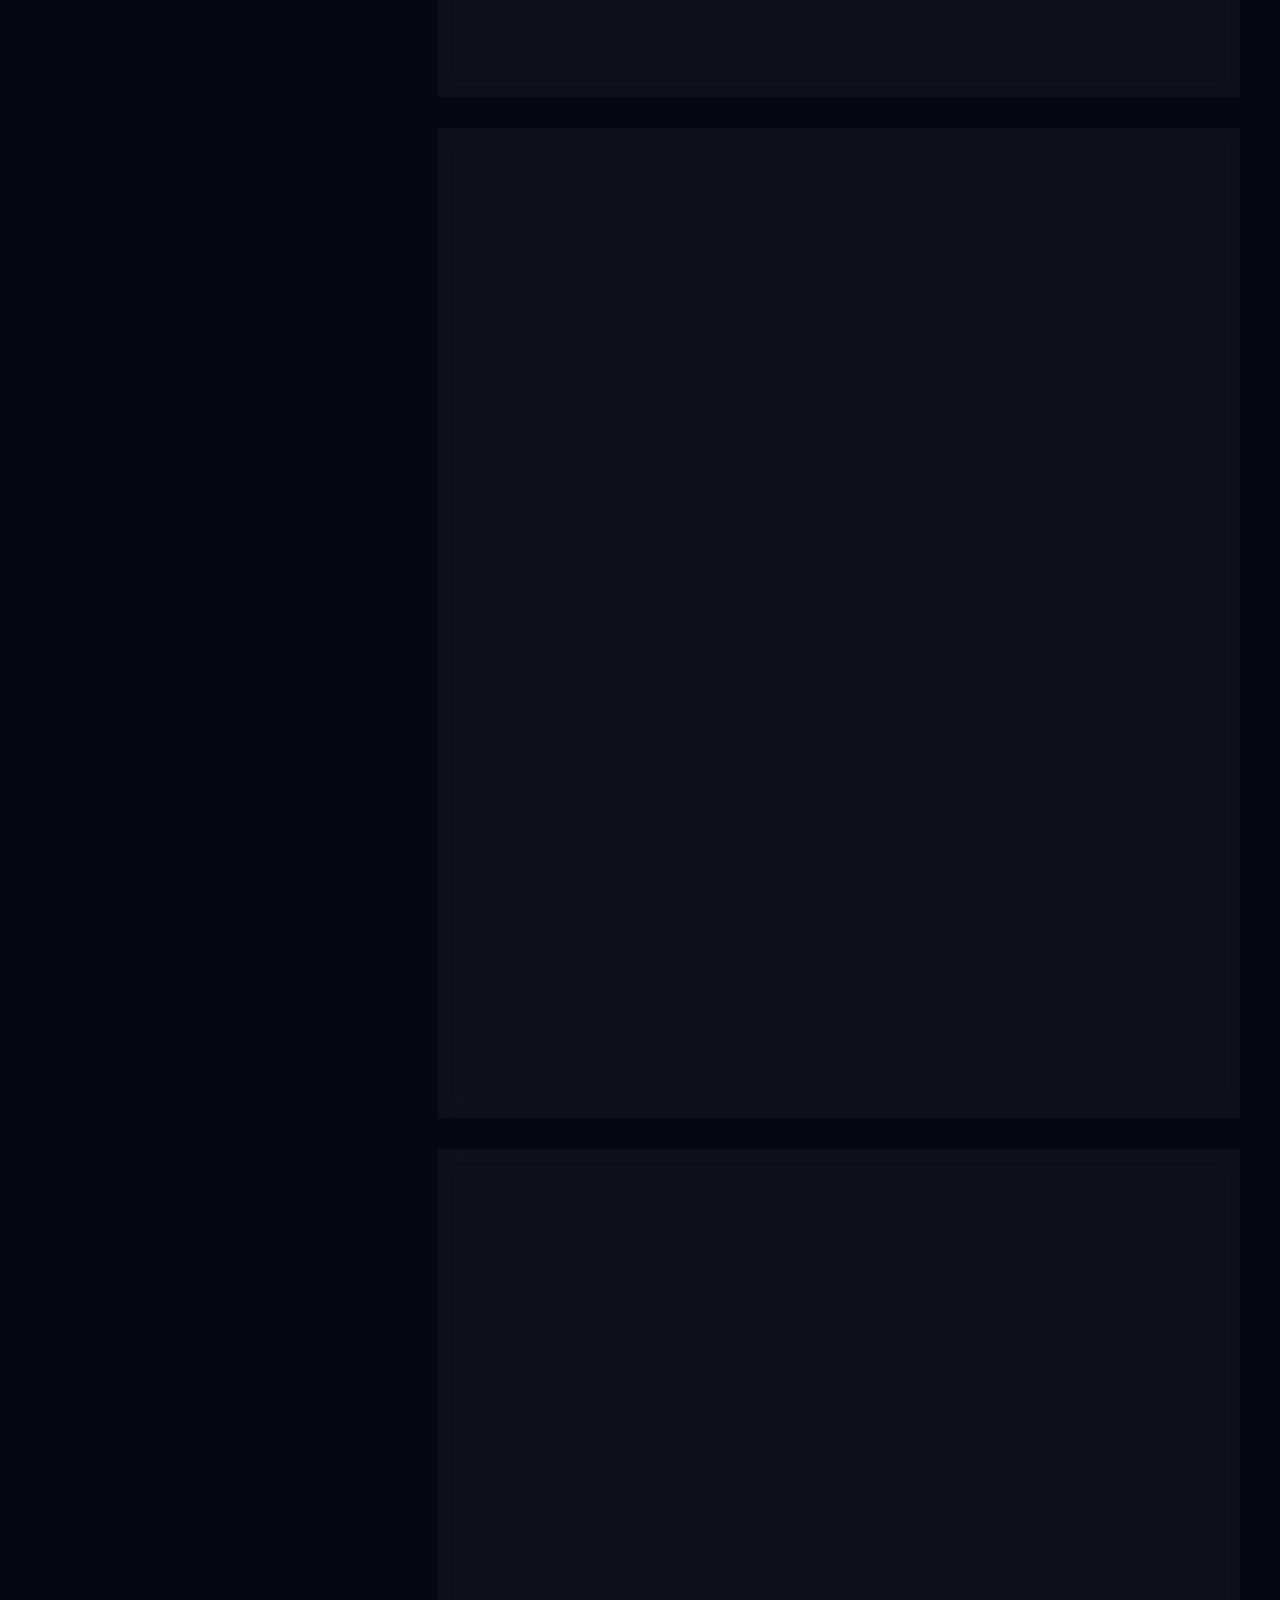
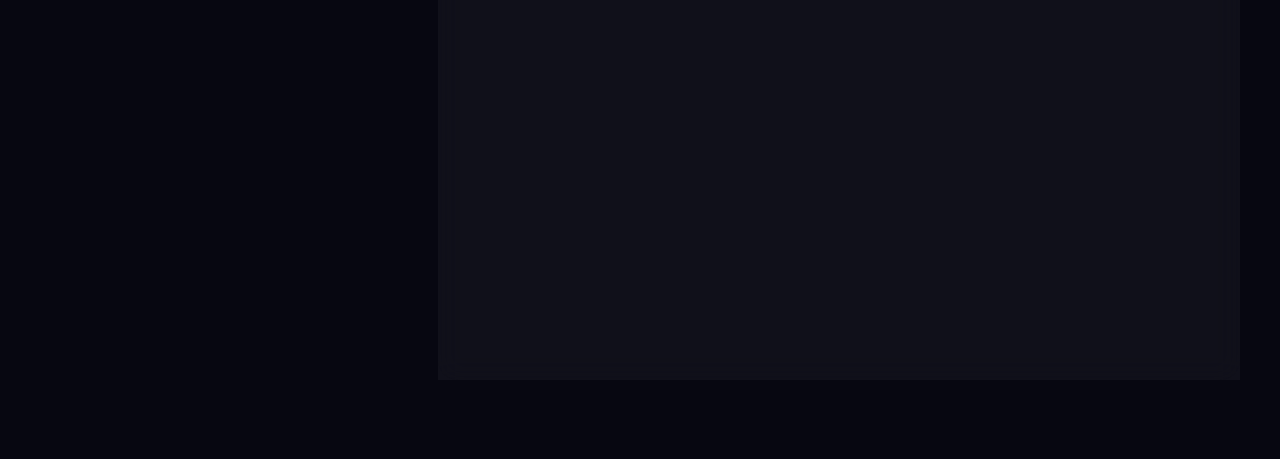
==== commit 9168d270: "Remove YouTube social links" ====
--- a/about.html
+++ b/about.html
@@ -577,7 +577,6 @@
           <a href="https://github.com/Yusepx007" target="_blank" rel="noopener noreferrer" aria-label="GitHub"><i class="fa-brands fa-github"></i></a>
           <a href="https://instagram.com/yusepx007" target="_blank" rel="noopener noreferrer" aria-label="Instagram"><i class="fa-brands fa-instagram"></i></a>
           <a href="https://tiktok.com/@thebebigingbing" target="_blank" rel="noopener noreferrer" aria-label="TikTok"><i class="fa-brands fa-tiktok"></i></a>
-          <a href="https://youtube.com/@yusepx0077" target="_blank" rel="noopener noreferrer" aria-label="YouTube"><i class="fa-brands fa-youtube"></i></a>
         </div>
       </div>
 
